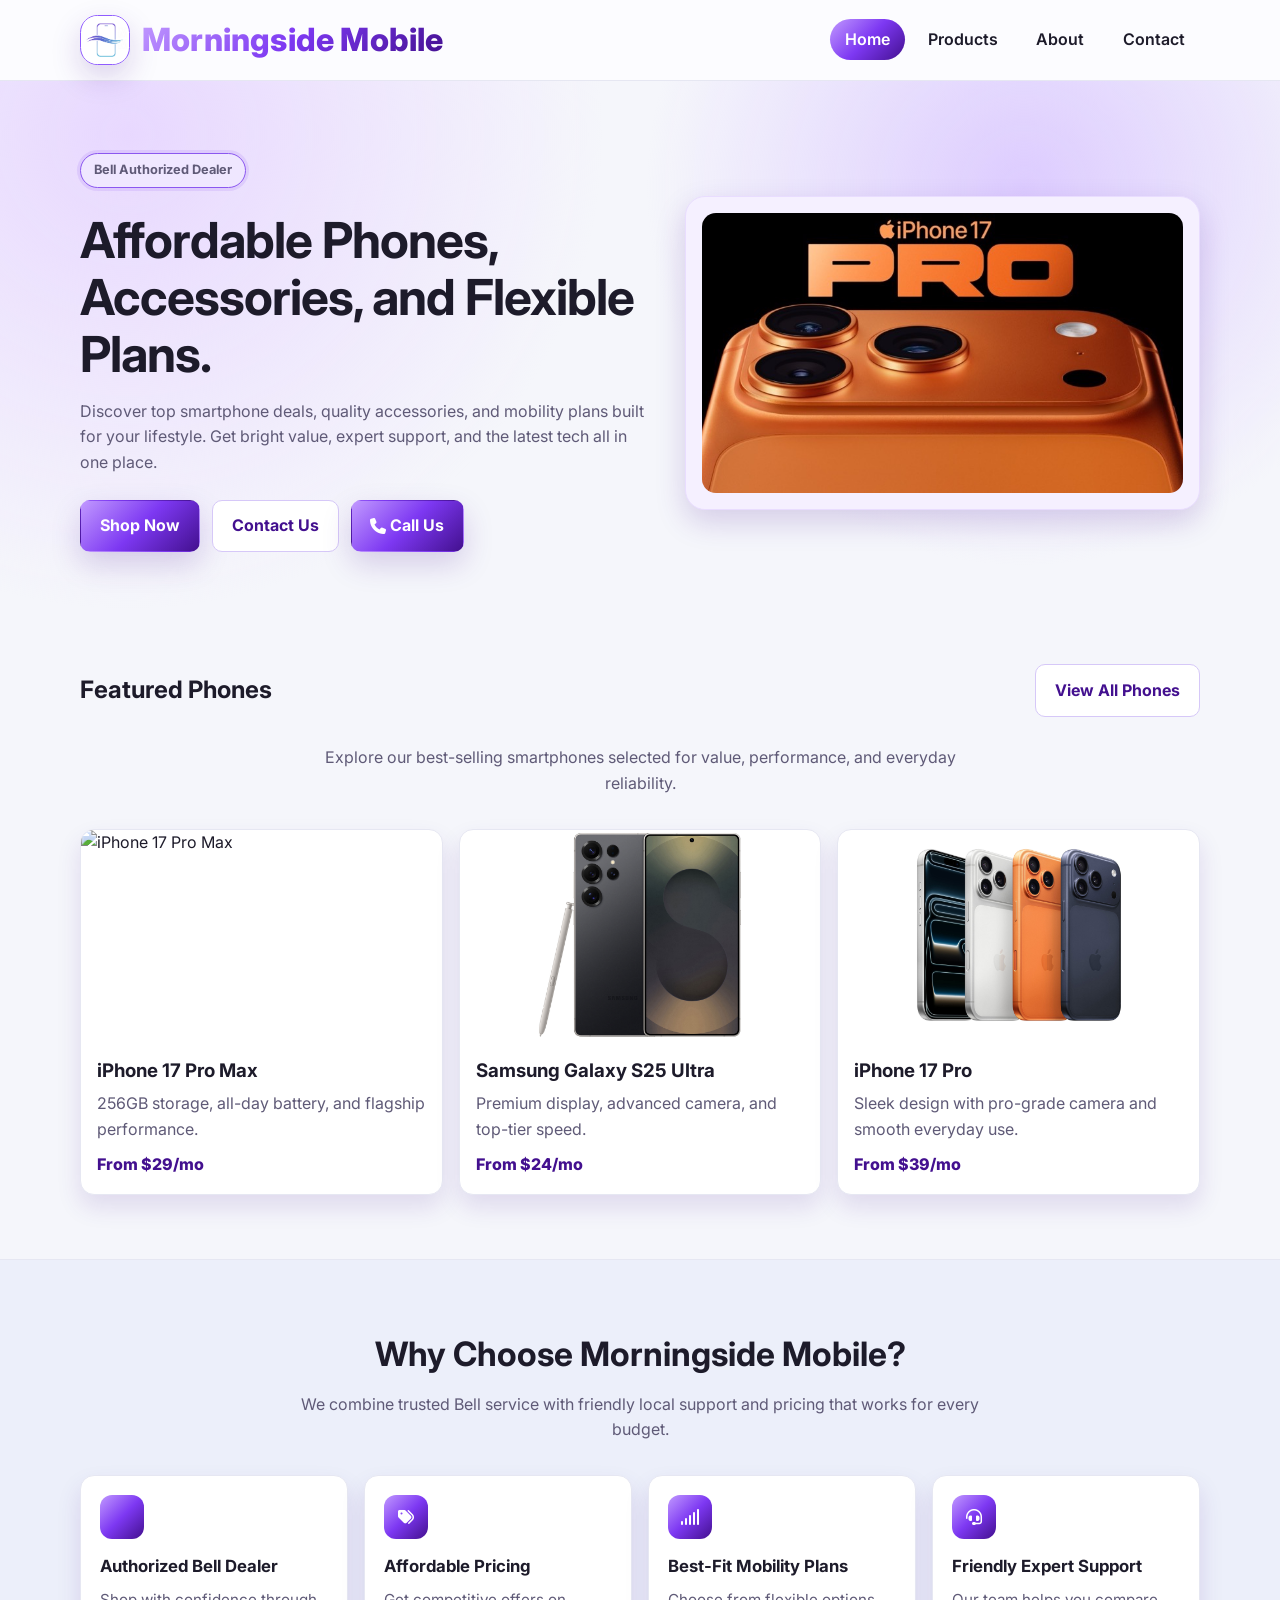
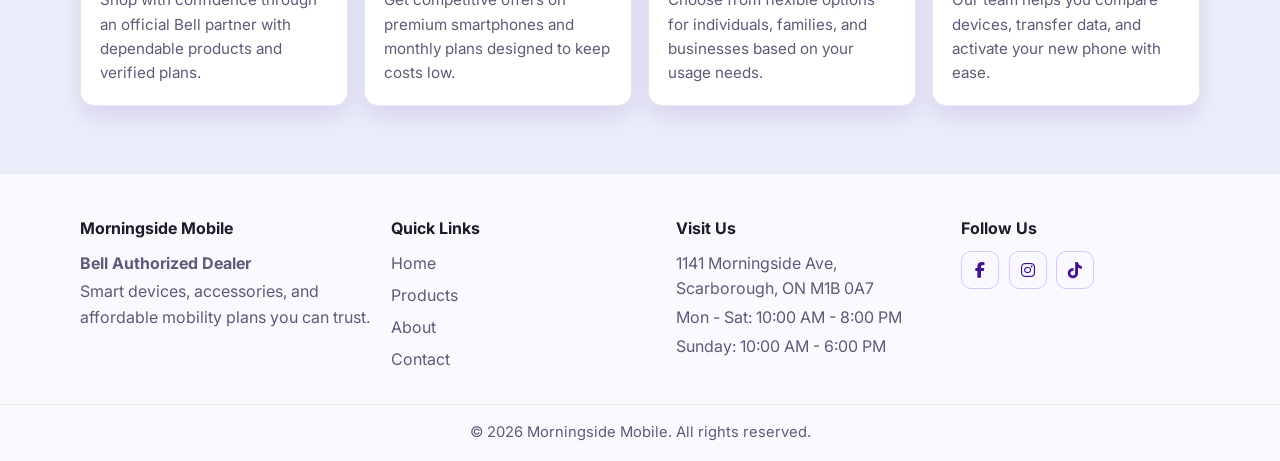
==== index.html @ 5530db8b "first commit" ====
<!DOCTYPE html>
<html lang="en">
  <head>
    <meta charset="UTF-8" />
    <meta name="viewport" content="width=device-width, initial-scale=1.0" />
    <meta
      name="description"
      content="Morningside Mobile - Bell Authorized Dealer for affordable phones, accessories, and mobility plans."
    />
    <link rel="icon" type="image/png" href="assets/img/favicon.png" />
    <title>Morningside Mobile | Bell Authorized Dealer</title>
    <link rel="preconnect" href="https://fonts.googleapis.com" />
    <link rel="preconnect" href="https://fonts.gstatic.com" crossorigin />
    <link
      href="https://fonts.googleapis.com/css2?family=Inter:wght@400;500;600;700;800&display=swap"
      rel="stylesheet"
    />
    <link
      rel="stylesheet"
      href="https://cdnjs.cloudflare.com/ajax/libs/font-awesome/6.5.2/css/all.min.css"
    />
    <link rel="stylesheet" href="assets/css/style.css" />
  </head>
  <body>
    <header class="site-header">
      <nav class="navbar container" aria-label="Primary navigation">
        <a href="index.html" class="brand" aria-label="Morningside Mobile Home">
          <span class="brand-icon" aria-hidden="true">
            <img
              class="brand-logo"
              src="assets/img/logo.jpg"
              alt="Morningside Mobile logo"
            />
          </span>
          <span class="brand-text-wrap">
            <span class="brand-text">Morningside Mobile</span>
          </span>
        </a>

        <button
          class="menu-toggle"
          aria-expanded="false"
          aria-controls="nav-menu"
          aria-label="Open menu"
          type="button"
        >
          <span></span>
          <span></span>
          <span></span>
        </button>

        <ul class="nav-links" id="nav-menu">
          <li><a class="active" href="index.html">Home</a></li>
          <li><a href="products.html">Products</a></li>
          <li><a href="about.html">About</a></li>
          <li><a href="contact.html">Contact</a></li>
        </ul>
      </nav>
    </header>

    <main>
      <section class="hero">
        <div class="container hero-grid">
          <div class="hero-content">
            <p class="hero-badge">Bell Authorized Dealer</p>
            <h1>Affordable Phones, Accessories, and Flexible Plans.</h1>
            <p>
              Discover top smartphone deals, quality accessories, and mobility
              plans built for your lifestyle. Get bright value, expert support,
              and the latest tech all in one place.
            </p>
            <div class="hero-actions">
              <a class="btn btn-primary" href="products.html">Shop Now</a>
              <a class="btn btn-secondary" href="contact.html">Contact Us</a>
              <a class="btn btn-primary" href="tel:4162858100" aria-label="Call store phone number">
                <i class="fa-solid fa-phone"></i>&nbsp;Call Us
              </a>
            </div>
          </div>
          <div class="hero-visual" role="img" aria-label="Latest smartphones on display">
            <img
              src="assets/img/17pm.jpg"
              alt="Showcase of modern smartphones"
            />
          </div>
        </div>
      </section>

      <section class="products-section" aria-label="Featured phones">
        <div class="container">
          <div class="section-heading">
            <h2>Featured Phones</h2>
            <a class="btn btn-secondary" href="products.html">View All Phones</a>
          </div>
          <p class="section-intro">
            Explore our best-selling smartphones selected for value, performance,
            and everyday reliability.
          </p>
          <div class="products-grid">
            <article class="product-card">
              <img
                src="assets/img/17pm3.png"
                alt="iPhone 17 Pro Max"
              />
              <div class="product-content">
                <h3>iPhone 17 Pro Max</h3>
                <p>256GB storage, all-day battery, and flagship performance.</p>
                <p class="product-price">From $29/mo</p>
              </div>
            </article>

            <article class="product-card">
              <img
                src="assets/img/s25ultra.jpg"
                alt="Samsung Galaxy S25 Ultra"
              />
              <div class="product-content">
                <h3>Samsung Galaxy S25 Ultra</h3>
                <p>Premium display, advanced camera, and top-tier speed.</p>
                <p class="product-price">From $24/mo</p>
              </div>
            </article>

            <article class="product-card">
              <img
                src="assets/img/17p3.jpg"
                alt="iPhone 17 Pro"
              />
              <div class="product-content">
                <h3>iPhone 17 Pro</h3>
                <p>Sleek design with pro-grade camera and smooth everyday use.</p>
                <p class="product-price">From $39/mo</p>
              </div>
            </article>
          </div>
        </div>
      </section>

      <section class="value-props" aria-label="Why choose Morningside Mobile">
        <div class="container">
          <h2>Why Choose Morningside Mobile?</h2>
          <p class="section-intro">
            We combine trusted Bell service with friendly local support and
            pricing that works for every budget.
          </p>
          <div class="card-grid">
            <article class="value-card">
              <div class="card-icon" aria-hidden="true">
                <i class="fa-solid fa-shield-check"></i>
              </div>
              <h3>Authorized Bell Dealer</h3>
              <p>
                Shop with confidence through an official Bell partner with
                dependable products and verified plans.
              </p>
            </article>

            <article class="value-card">
              <div class="card-icon" aria-hidden="true">
                <i class="fa-solid fa-tags"></i>
              </div>
              <h3>Affordable Pricing</h3>
              <p>
                Get competitive offers on premium smartphones and monthly plans
                designed to keep costs low.
              </p>
            </article>

            <article class="value-card">
              <div class="card-icon" aria-hidden="true">
                <i class="fa-solid fa-signal"></i>
              </div>
              <h3>Best-Fit Mobility Plans</h3>
              <p>
                Choose from flexible options for individuals, families, and
                businesses based on your usage needs.
              </p>
            </article>

            <article class="value-card">
              <div class="card-icon" aria-hidden="true">
                <i class="fa-solid fa-headset"></i>
              </div>
              <h3>Friendly Expert Support</h3>
              <p>
                Our team helps you compare devices, transfer data, and activate
                your new phone with ease.
              </p>
            </article>
          </div>
        </div>
      </section>
    </main>

    <footer class="site-footer">
      <div class="container footer-grid">
        <section>
          <h3>Morningside Mobile</h3>
          <p class="footer-highlight">Bell Authorized Dealer</p>
          <p>Smart devices, accessories, and affordable mobility plans you can trust.</p>
        </section>

        <section>
          <h3>Quick Links</h3>
          <ul class="footer-links">
            <li><a href="index.html">Home</a></li>
            <li><a href="products.html">Products</a></li>
            <li><a href="about.html">About</a></li>
            <li><a href="contact.html">Contact</a></li>
          </ul>
        </section>

        <section>
          <h3>Visit Us</h3>
          <p>1141 Morningside Ave, Scarborough, ON M1B 0A7</p>
          <p>Mon - Sat: 10:00 AM - 8:00 PM</p>
          <p>Sunday: 10:00 AM - 6:00 PM</p>
        </section>

        <section>
          <h3>Follow Us</h3>
          <div class="social-links" aria-label="Social media links">
            <a href="https://www.facebook.com/share/16yS9xvTxd/?mibextid=wwXIfr" target="_blank" aria-label="Facebook">
              <i class="fa-brands fa-facebook-f"></i>
            </a>
            <a href="https://www.instagram.com/morningside.mobile?igsh=MThoNXhtaGxqd3Roeg==" target="_blank" aria-label="Instagram">
              <i class="fa-brands fa-instagram"></i>
            </a>
            <a href="https://www.tiktok.com/@morningsidemobile?is_from_webapp=1&sender_device=pc" target="_blank" aria-label="TikTok">
              <i class="fa-brands fa-tiktok"></i>
            </a>
          </div>
        </section>
      </div>
      <div class="footer-bottom">
        <p>&copy; 2026 Morningside Mobile. All rights reserved.</p>
      </div>
    </footer>

    <script src="assets/js/script.js"></script>
  </body>
</html>
---- assets/css/style.css ----
:root {
  --bg-main: #f5f6fb;
  --bg-soft: #eceffa;
  --surface: #ffffff;
  --text-main: #1d1b2a;
  --text-muted: #5f5a77;
  --line: #e6e7f2;
  --purple-1: #c199ff;
  --purple-2: #7d38f2;
  --purple-3: #43108f;
  --accent-gradient: linear-gradient(135deg, var(--purple-1), var(--purple-2) 50%, var(--purple-3));
  --shadow-soft: 0 12px 30px rgba(67, 16, 143, 0.18);
  --shadow-card: 0 12px 24px rgba(67, 16, 143, 0.12);
  --radius: 14px;
  --radius-sm: 10px;
  --transition: 0.24s ease;
}

*,
*::before,
*::after {
  box-sizing: border-box;
}

html {
  scroll-behavior: smooth;
}

body {
  margin: 0;
  font-family: "Inter", sans-serif;
  color: var(--text-main);
  background: var(--bg-main);
  line-height: 1.6;
}

img {
  max-width: 100%;
  display: block;
}

a {
  color: inherit;
  text-decoration: none;
}

.container {
  width: min(1120px, 92%);
  margin-inline: auto;
}

.site-header {
  position: sticky;
  top: 0;
  z-index: 1000;
  background: rgba(252, 252, 255, 0.95);
  border-bottom: 1px solid var(--line);
  backdrop-filter: blur(8px);
}

.navbar {
  min-height: 80px;
  display: flex;
  align-items: center;
  justify-content: space-between;
  gap: 1rem;
}

.brand {
  display: flex;
  align-items: center;
  gap: 0.75rem;
}

.brand-icon {
  width: 50px;
  height: 50px;
  flex-shrink: 0;
  border-radius: 35%;
  display: grid;
  place-items: center;
  background: #fff;
  border: 1.5px solid #905cff;
  box-shadow: var(--shadow-soft);
  overflow: hidden;
}

.brand-logo {
  width: 100%;
  height: 100%;
  display: block;
  margin: auto;
  object-fit: contain;
  object-position: center;
  transform: scale(0.9) translate(0px, -6px)
}

.brand-text-wrap {
  display: flex;
  flex-direction: column;
  line-height: 1.2;
}

.brand-text {
  font-size: 2rem;
  font-weight: 800;
  letter-spacing: 0.2px;
  color: var(--purple-3);
  background: var(--accent-gradient);
  -webkit-background-clip: text;
  background-clip: text;
  -webkit-text-fill-color: transparent;
}

.brand-subtitle {
  font-size: 0.74rem;
  font-weight: 600;
  color: var(--purple-3);
  text-transform: uppercase;
  letter-spacing: 0.8px;
}

.nav-links {
  display: flex;
  align-items: center;
  gap: 0.5rem;
  list-style: none;
  margin: 0;
  padding: 0;
}

.nav-links a {
  padding: 0.65rem 0.95rem;
  border-radius: 999px;
  font-weight: 600;
  color: var(--text-main);
  transition: color var(--transition), background-color var(--transition);
}

.nav-links a:hover,
.nav-links a:focus-visible {
  color: var(--purple-3);
  background: #e6dbff;
}

.nav-links a.active {
  color: #fff;
  background: var(--accent-gradient);
}

.menu-toggle {
  display: none;
  width: 42px;
  height: 42px;
  border: 1px solid var(--line);
  background: #fff;
  border-radius: 10px;
  padding: 0.5rem;
  cursor: pointer;
}

.menu-toggle span {
  display: block;
  width: 100%;
  height: 2px;
  background: var(--text-main);
  margin: 5px 0;
  transition: transform var(--transition), opacity var(--transition);
}

.hero {
  background: radial-gradient(circle at 10% 10%, #e8d8ff 0%, transparent 38%),
    radial-gradient(circle at 80% 20%, #ddccff 0%, transparent 34%),
    var(--bg-main);
  padding: 4.5rem 0 4rem;
}

.hero-grid {
  display: grid;
  gap: 2.2rem;
  grid-template-columns: 1.05fr 0.95fr;
  align-items: center;
}

.hero-badge {
  display: inline-flex;
  align-items: center;
  gap: 0.5rem;
  margin: 0 0 1rem;
  padding: 0.38rem 0.8rem;
  border-radius: 999px;
  font-size: 0.8rem;
  font-weight: 700;
  color: var(--purple-3);
  background: #efe7ff;
  border: 1.5px solid #8b57f0;
  box-shadow: 0 0 0 3px rgba(139, 87, 240, 0.14);
}

.hero h1 {
  margin: 0 0 1rem;
  font-size: clamp(1.9rem, 4vw, 3.1rem);
  line-height: 1.15;
  letter-spacing: -0.02em;
}

.hero p {
  margin: 0 0 1.5rem;
  color: var(--text-muted);
  max-width: 58ch;
}

.hero-actions {
  display: flex;
  flex-wrap: wrap;
  gap: 0.75rem;
}

.btn {
  display: inline-flex;
  align-items: center;
  justify-content: center;
  border: 1px solid transparent;
  border-radius: 10px;
  padding: 0.78rem 1.18rem;
  font-weight: 700;
  transition: transform var(--transition), box-shadow var(--transition),
    background-color var(--transition), color var(--transition), border-color var(--transition);
}

.btn:hover,
.btn:focus-visible {
  transform: translateY(-2px);
}

.btn-primary {
  color: #fff;
  background: var(--accent-gradient);
  box-shadow: var(--shadow-soft);
}

.btn-primary:hover,
.btn-primary:focus-visible {
  box-shadow: 0 16px 26px rgba(67, 16, 143, 0.35);
}

.btn-secondary {
  background: #fff;
  color: var(--purple-3);
  border-color: #d6c8f8;
}

.btn-secondary:hover,
.btn-secondary:focus-visible {
  background: #f8f3ff;
}

.hero-visual {
  background: #f5f0ff;
  border: 1px solid #e9ddff;
  border-radius: calc(var(--radius) + 6px);
  padding: 1rem;
  box-shadow: var(--shadow-soft);
}

.hero-visual img {
  border-radius: var(--radius);
  min-height: 280px;
  object-fit: cover;
}

.value-props {
  padding: 4.2rem 0;
  background: var(--bg-soft);
  border-top: 1px solid var(--line);
  border-bottom: 1px solid var(--line);
}

.value-props h2 {
  margin: 0;
  font-size: clamp(1.5rem, 3vw, 2.1rem);
  text-align: center;
}

.section-intro {
  margin: 0.7rem auto 2rem;
  text-align: center;
  color: var(--text-muted);
  max-width: 68ch;
}

.card-grid {
  display: grid;
  gap: 1rem;
  grid-template-columns: repeat(4, minmax(0, 1fr));
}

.value-card {
  background: var(--surface);
  border: 1px solid var(--line);
  border-radius: var(--radius);
  padding: 1.2rem;
  box-shadow: var(--shadow-card);
  transition: transform var(--transition), box-shadow var(--transition), border-color var(--transition);
}

.value-card:hover,
.value-card:focus-within {
  transform: translateY(-4px);
  border-color: #ad84f6;
  box-shadow: 0 16px 24px rgba(67, 16, 143, 0.2);
}

.card-icon {
  width: 44px;
  height: 44px;
  border-radius: 12px;
  display: grid;
  place-items: center;
  background: var(--accent-gradient);
  color: #fff;
  margin-bottom: 0.9rem;
}

.value-card h3 {
  margin: 0 0 0.5rem;
  font-size: 1.05rem;
}

.value-card p {
  margin: 0;
  color: var(--text-muted);
  font-size: 0.95rem;
}

.site-footer {
  background: #f9f9ff;
  padding-top: 2.6rem;
}

.footer-grid {
  display: grid;
  gap: 1.2rem;
  grid-template-columns: 1.1fr 1fr 1fr 0.9fr;
}

.site-footer h3 {
  margin: 0 0 0.6rem;
  font-size: 1rem;
}

.site-footer p {
  margin: 0.2rem 0;
  color: var(--text-muted);
}

.footer-highlight {
  color: var(--purple-3);
  font-weight: 700;
}

.footer-links {
  list-style: none;
  margin: 0;
  padding: 0;
  display: grid;
  gap: 0.4rem;
}

.footer-links a {
  color: var(--text-muted);
}

.footer-links a:hover,
.footer-links a:focus-visible {
  color: var(--purple-3);
}

.social-links {
  display: flex;
  align-items: center;
  gap: 0.6rem;
}

.social-links a {
  width: 38px;
  height: 38px;
  border-radius: 10px;
  border: 1px solid #d9c8ff;
  color: var(--purple-3);
  display: grid;
  place-items: center;
  transition: transform var(--transition), background-color var(--transition), color var(--transition);
}

.social-links a:hover,
.social-links a:focus-visible {
  background: var(--accent-gradient);
  color: #fff;
  transform: translateY(-2px);
}

.footer-bottom {
  margin-top: 2rem;
  border-top: 1px solid var(--line);
  text-align: center;
  padding: 1rem 0;
}

.footer-bottom p {
  margin: 0;
  font-size: 0.92rem;
}

.page-hero {
  padding: 3.5rem 0 2.2rem;
  background: radial-gradient(circle at 20% 5%, #f2e9ff 0%, transparent 34%), var(--bg-main);
}

.page-hero-inner {
  max-width: 760px;
}

.page-hero h1 {
  margin: 0 0 0.8rem;
  font-size: clamp(1.7rem, 3.6vw, 2.7rem);
  line-height: 1.2;
  letter-spacing: -0.02em;
}

.page-hero p {
  margin: 0;
  color: var(--text-muted);
}

.section-heading {
  display: flex;
  align-items: center;
  justify-content: space-between;
  gap: 0.8rem;
  margin-bottom: 1rem;
}

.products-section,
.accessories-section,
.about-section,
.contact-section {
  padding: 2.2rem 0 4rem;
}

.products-grid {
  display: grid;
  grid-template-columns: repeat(3, minmax(0, 1fr));
  gap: 1rem;
}

.products-toolbar {
  display: grid;
  grid-template-columns: 1.4fr 1fr 1fr;
  gap: 0.85rem;
  margin: 0.25rem 0 1.1rem;
}

.accessories-toolbar {
  grid-template-columns: minmax(260px, 460px);
}

.search-field,
.filter-field {
  display: grid;
  gap: 0.38rem;
}

.search-field label,
.filter-field label {
  font-size: 0.87rem;
  font-weight: 600;
  color: var(--text-main);
}

.search-field input,
.filter-field select {
  width: 100%;
  height: 44px;
  border: 1px solid #d5c4ff;
  border-radius: 10px;
  padding: 0 0.8rem;
  font: inherit;
  background: #fff;
  color: var(--text-main);
}

.search-field input:focus,
.filter-field select:focus {
  outline: 2px solid rgba(139, 87, 240, 0.24);
  border-color: #8b57f0;
}

.product-card.is-hidden {
  display: none;
}

.products-empty-state {
  margin: 0.9rem 0 0;
  padding: 0.9rem 1rem;
  border: 1px dashed #b28af7;
  border-radius: 12px;
  color: var(--purple-3);
  background: #f2eaff;
  font-weight: 600;
}

.product-card {
  background: #fff;
  border: 1px solid var(--line);
  border-radius: var(--radius);
  overflow: hidden;
  box-shadow: var(--shadow-card);
}

.product-card img {
  width: 100%;
  height: 210px;
  object-fit: contain;
  object-position: center;
}

.product-content {
  padding: 1rem;
}

.product-content h3 {
  margin: 0 0 0.35rem;
}

.product-content p {
  margin: 0;
  color: var(--text-muted);
}

.product-price {
  margin-top: 0.6rem !important;
  font-weight: 800;
  color: var(--purple-3) !important;
}

.plans-section,
.mission-section {
  background: var(--bg-soft);
  border-top: 1px solid var(--line);
  border-bottom: 1px solid var(--line);
  padding: 4rem 0;
}

.plans-section h2 {
  margin: 0;
  text-align: center;
}

.plans-grid {
  margin-top: 1rem;
  display: grid;
  grid-template-columns: repeat(3, minmax(0, 1fr));
  gap: 1rem;
}

.plan-card {
  background: #fff;
  border: 1px solid var(--line);
  border-radius: var(--radius);
  padding: 1.2rem;
  box-shadow: var(--shadow-card);
}

.plan-card-featured {
  border-color: #9f74ef;
  box-shadow: 0 18px 28px rgba(67, 16, 143, 0.25);
}

.plan-badge {
  display: inline-block;
  margin: 0 0 0.5rem;
  padding: 0.25rem 0.65rem;
  border-radius: 999px;
  font-size: 0.75rem;
  font-weight: 700;
  color: #fff;
  background: var(--accent-gradient);
}

.plan-card h3 {
  margin: 0;
}

.plan-price {
  margin: 0.45rem 0 0.8rem;
  font-size: 1.35rem;
  font-weight: 800;
  color: var(--purple-3);
}

.plan-card ul {
  margin: 0;
  padding-left: 1.1rem;
  color: var(--text-muted);
}

.plan-card li + li {
  margin-top: 0.35rem;
}

.about-grid,
.contact-grid {
  display: grid;
  grid-template-columns: 1fr 1fr;
  gap: 1.25rem;
  align-items: stretch;
}

.about-grid h2 {
  margin-top: 0;
}

.about-grid p {
  color: var(--text-muted);
}

.about-image {
  border-radius: var(--radius);
  overflow: hidden;
  border: 1px solid var(--line);
  box-shadow: var(--shadow-card);
}

.about-image img {
  width: 100%;
  min-height: 310px;
  object-fit: cover;
}

.contact-card,
.contact-info {
  background: #fff;
  border: 1px solid var(--line);
  border-radius: var(--radius);
  box-shadow: var(--shadow-card);
  padding: 1.2rem;
  height: 100%;
  display: flex;
  flex-direction: column;
}

.contact-card h2,
.contact-info h3 {
  margin-top: 0;
}

.contact-card p,
.contact-info p {
  color: var(--text-muted);
}

.contact-info-list {
  display: grid;
  gap: 0.7rem;
  margin-bottom: 1rem;
}

.contact-info-item {
  display: grid;
  grid-template-columns: 42px 1fr;
  gap: 0.7rem;
  align-items: start;
  border: 1px solid #e3d6ff;
  border-radius: 12px;
  padding: 0.7rem;
  background: #faf7ff;
}

.contact-info-icon {
  width: 42px;
  height: 42px;
  border-radius: 10px;
  display: grid;
  place-items: center;
  color: #fff;
  background: var(--accent-gradient);
  box-shadow: var(--shadow-soft);
}

.contact-info-item .contact-info-icon {
  color: #fff;
  text-decoration: none;
}

.contact-info-item h4 {
  margin: 0 0 0.15rem;
  font-size: 0.95rem;
}

.contact-info-item p {
  margin: 0;
}

.contact-info-item p + p {
  margin-top: 0.15rem;
}

.contact-info-item a {
  color: var(--purple-3);
  font-weight: 600;
}

.contact-info-item a:hover,
.contact-info-item a:focus-visible {
  text-decoration: underline;
}

.contact-social {
  margin: 0.2rem 0 1rem;
}

.contact-social h4 {
  margin: 0 0 0.45rem;
  font-size: 0.95rem;
}

.contact-form {
  display: grid;
  gap: 0.55rem;
}

.contact-form label {
  font-size: 0.9rem;
  font-weight: 600;
}

.contact-form input,
.contact-form textarea {
  width: 100%;
  border: 1px solid #d9dceb;
  border-radius: 10px;
  padding: 0.75rem 0.8rem;
  font: inherit;
  color: var(--text-main);
  background: #fff;
}

.contact-form textarea {
  resize: vertical;
}

.contact-form input:focus,
.contact-form textarea:focus {
  outline: 2px solid #d9c0ff;
  border-color: #c29eff;
}

.form-alert {
  margin: 0.25rem 0 0.9rem;
  padding: 0.7rem 0.85rem;
  border-radius: 10px;
  font-size: 0.94rem;
  font-weight: 600;
}

.form-alert-success {
  color: #1e6a33;
  background: #e8f7ec;
  border: 1px solid #a8dfb8;
}

.contact-map-card {
  margin-top: 1.25rem;
  background: #fff;
  border: 1px solid var(--line);
  border-radius: var(--radius);
  box-shadow: var(--shadow-card);
  padding: 1rem;
}

.contact-map-card h3 {
  margin: 0 0 0.8rem;
}

.contact-map-card iframe {
  width: 100%;
  min-height: 360px;
  border: 0;
  border-radius: 10px;
}

@media (max-width: 980px) {
  .hero-grid {
    grid-template-columns: 1fr;
  }

  .card-grid {
    grid-template-columns: repeat(2, minmax(0, 1fr));
  }

  .footer-grid {
    grid-template-columns: repeat(2, minmax(0, 1fr));
  }

  .products-grid,
  .plans-grid,
  .about-grid,
  .contact-grid {
    grid-template-columns: 1fr;
  }

  .products-toolbar {
    grid-template-columns: 1fr;
  }
}

@media (max-width: 760px) {
  .menu-toggle {
    display: inline-block;
  }

  .nav-links {
    position: absolute;
    top: calc(100% + 8px);
    right: 4%;
    width: min(320px, 92%);
    flex-direction: column;
    align-items: stretch;
    background: #fff;
    border: 1px solid var(--line);
    border-radius: var(--radius-sm);
    box-shadow: var(--shadow-soft);
    padding: 0.75rem;
    opacity: 0;
    pointer-events: none;
    transform: translateY(-8px);
    transition: opacity var(--transition), transform var(--transition);
  }

  .nav-links.open {
    opacity: 1;
    pointer-events: auto;
    transform: translateY(0);
  }

  .nav-links a {
    width: 100%;
    border-radius: 8px;
  }

  .hero {
    padding-top: 3.4rem;
  }

  .section-heading {
    flex-direction: column;
    align-items: flex-start;
  }
}

@media (max-width: 600px) {
  .card-grid {
    grid-template-columns: 1fr;
  }

  .footer-grid {
    grid-template-columns: 1fr;
  }
}
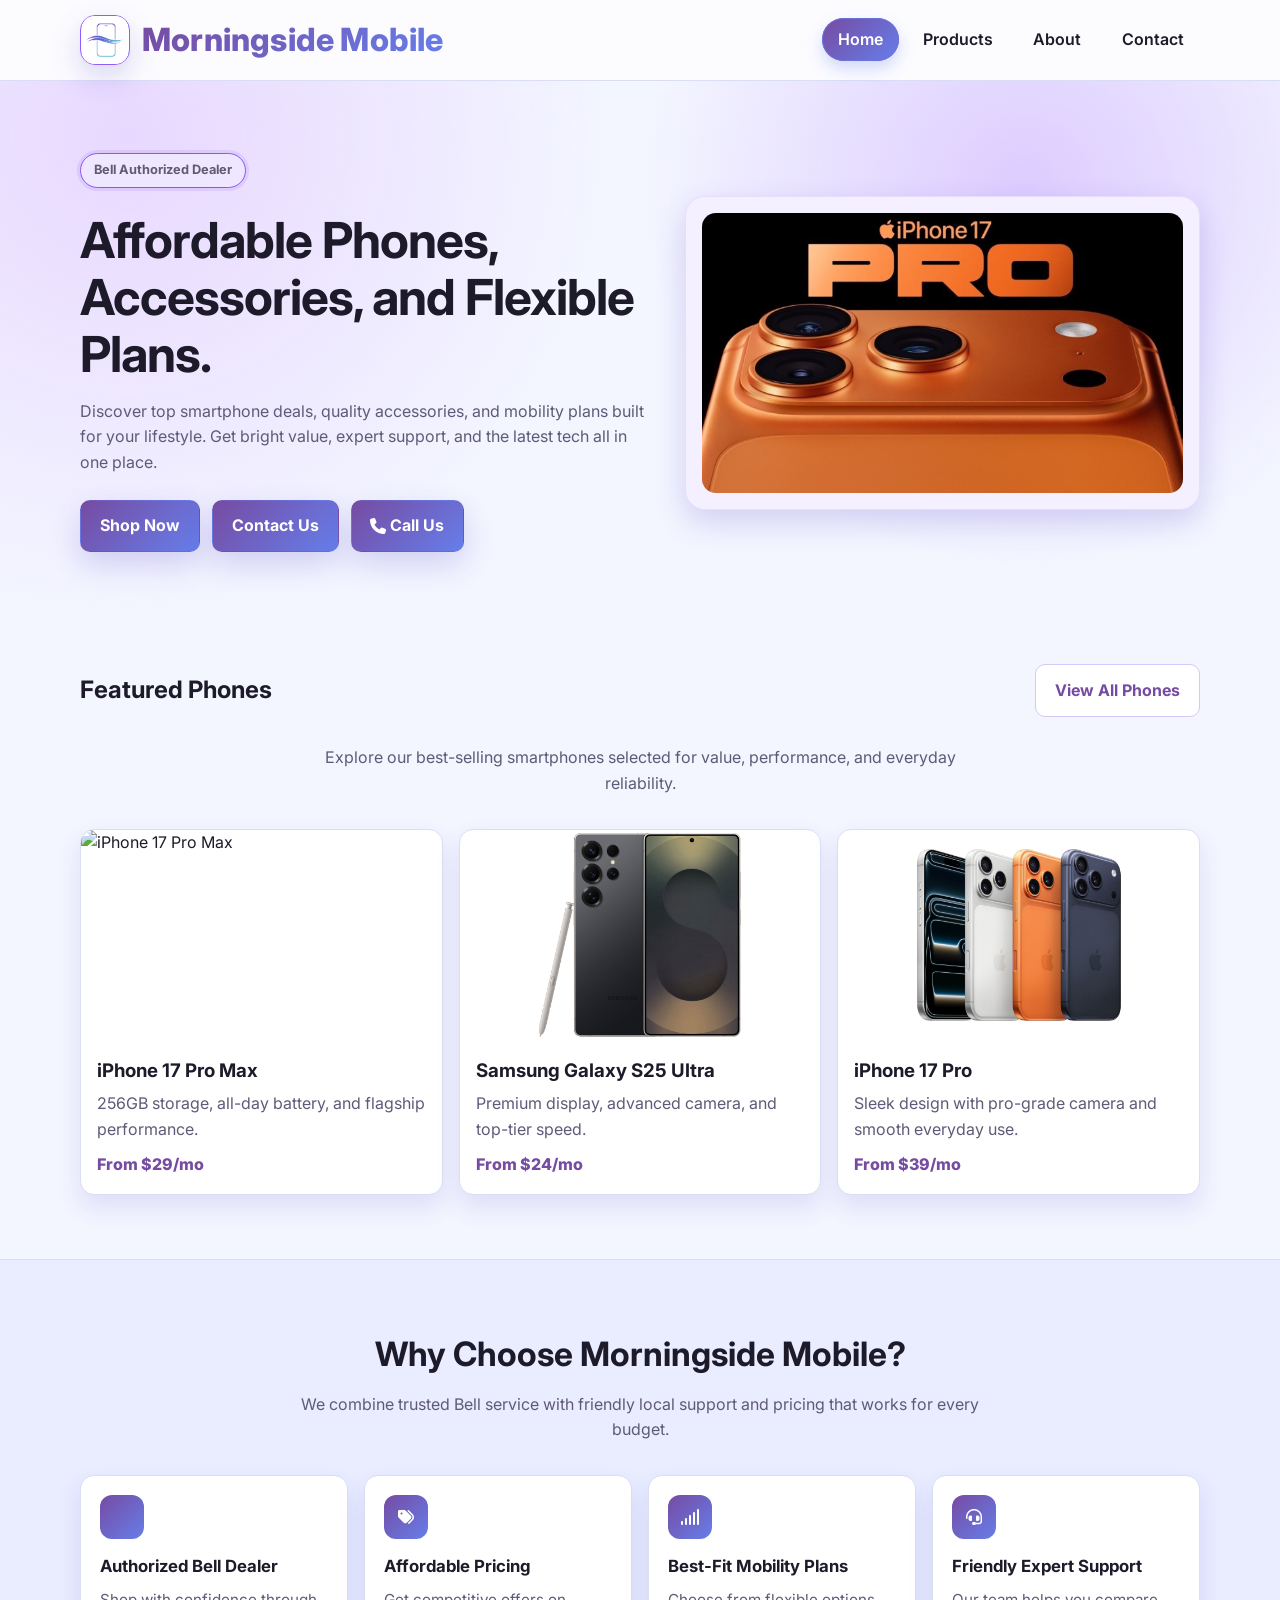
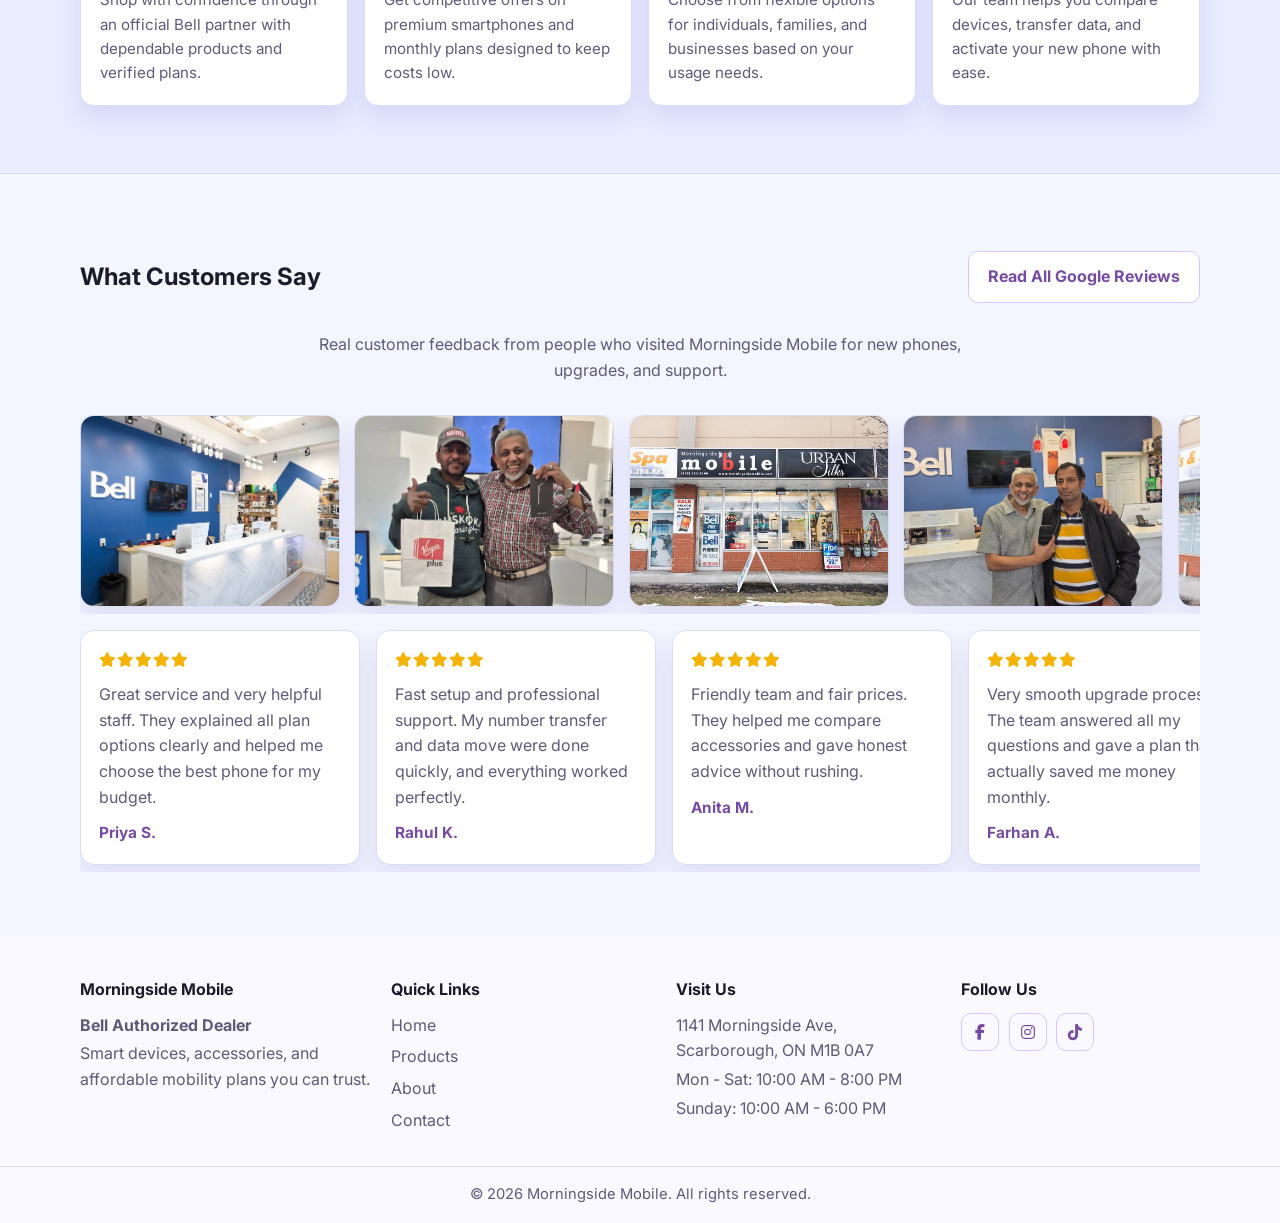
==== commit ad87b583: "Add Review Section" ====
--- a/index.html
+++ b/index.html
@@ -71,7 +71,7 @@
             </p>
             <div class="hero-actions">
               <a class="btn btn-primary" href="products.html">Shop Now</a>
-              <a class="btn btn-secondary" href="contact.html">Contact Us</a>
+              <a class="btn btn-primary" href="contact.html">Contact Us</a>
               <a class="btn btn-primary" href="tel:4162858100" aria-label="Call store phone number">
                 <i class="fa-solid fa-phone"></i>&nbsp;Call Us
               </a>
@@ -190,6 +190,145 @@
           </div>
         </div>
       </section>
+
+      <section class="reviews-section" aria-label="Customer reviews">
+        <div class="container">
+          <div class="section-heading">
+            <h2>What Customers Say</h2>
+            <a
+              class="btn btn-secondary"
+              href="https://www.google.com/maps/place/Morningside+Mobile+-+Bell+Authorized+Dealer/@43.8011038,-79.2016779,17z/data=!4m8!3m7!1s0x89d4da0831249ae3:0x7359c554949b74ab!8m2!3d43.8011!4d-79.199103!9m1!1b1!16s%2Fg%2F1tj9v9x2?authuser=0&entry=ttu&g_ep=EgoyMDI2MDIxOC4wIKXMDSoASAFQAw%3D%3D"
+              target="_blank"
+              rel="noopener noreferrer"
+              >Read All Google Reviews</a
+            >
+          </div>
+
+          <p class="section-intro">
+            Real customer feedback from people who visited Morningside Mobile for
+            new phones, upgrades, and support.
+          </p>
+
+          <div class="reviews-photos-scroll" aria-label="Scrollable store and review photos">
+            <div class="reviews-photos-track">
+              <figure class="review-photo-card">
+                <img src="assets/img/store.jpeg" alt="Inside view of Morningside Mobile store" />
+              </figure>
+              <figure class="review-photo-card">
+                <img src="assets/img/r1.png" alt="Morningside Mobile storefront branding" />
+              </figure>
+              <figure class="review-photo-card">
+                <img src="assets/img/r2.jpeg" alt="Featured smartphones in store" />
+              </figure>
+              <figure class="review-photo-card">
+                <img src="assets/img/r3.jpeg" alt="Customer favorite iPhone model" />
+              </figure>
+              <figure class="review-photo-card">
+                <img src="assets/img/r4.jpeg" alt="Samsung phone model available in store" />
+              </figure>
+              <figure class="review-photo-card">
+                <img src="assets/img/r5.jpeg" alt="Popular smartphone model at Morningside Mobile" />
+              </figure>
+            </div>
+          </div>
+
+
+          <div class="reviews-scroll" aria-label="Scrollable customer reviews">
+            <div class="reviews-grid">
+              <article class="review-card">
+                <div class="review-stars" aria-label="5 out of 5 stars">
+                  <i class="fa-solid fa-star"></i><i class="fa-solid fa-star"></i
+                  ><i class="fa-solid fa-star"></i><i class="fa-solid fa-star"></i
+                  ><i class="fa-solid fa-star"></i>
+                </div>
+                <p>
+                  Great service and very helpful staff. They explained all plan
+                  options clearly and helped me choose the best phone for my budget.
+                </p>
+                <h3>Priya S.</h3>
+              </article>
+
+              <article class="review-card">
+                <div class="review-stars" aria-label="5 out of 5 stars">
+                  <i class="fa-solid fa-star"></i><i class="fa-solid fa-star"></i
+                  ><i class="fa-solid fa-star"></i><i class="fa-solid fa-star"></i
+                  ><i class="fa-solid fa-star"></i>
+                </div>
+                <p>
+                  Fast setup and professional support. My number transfer and data
+                  move were done quickly, and everything worked perfectly.
+                </p>
+                <h3>Rahul K.</h3>
+              </article>
+
+              <article class="review-card">
+                <div class="review-stars" aria-label="5 out of 5 stars">
+                  <i class="fa-solid fa-star"></i><i class="fa-solid fa-star"></i
+                  ><i class="fa-solid fa-star"></i><i class="fa-solid fa-star"></i
+                  ><i class="fa-solid fa-star"></i>
+                </div>
+                <p>
+                  Friendly team and fair prices. They helped me compare accessories
+                  and gave honest advice without rushing.
+                </p>
+                <h3>Anita M.</h3>
+              </article>
+
+              <article class="review-card">
+                <div class="review-stars" aria-label="5 out of 5 stars">
+                  <i class="fa-solid fa-star"></i><i class="fa-solid fa-star"></i
+                  ><i class="fa-solid fa-star"></i><i class="fa-solid fa-star"></i
+                  ><i class="fa-solid fa-star"></i>
+                </div>
+                <p>
+                  Very smooth upgrade process. The team answered all my questions
+                  and gave a plan that actually saved me money monthly.
+                </p>
+                <h3>Farhan A.</h3>
+              </article>
+
+              <article class="review-card">
+                <div class="review-stars" aria-label="5 out of 5 stars">
+                  <i class="fa-solid fa-star"></i><i class="fa-solid fa-star"></i
+                  ><i class="fa-solid fa-star"></i><i class="fa-solid fa-star"></i
+                  ><i class="fa-solid fa-star"></i>
+                </div>
+                <p>
+                  Excellent customer care. They took time to compare devices and
+                  helped set up my phone before I left the store.
+                </p>
+                <h3>Sonia R.</h3>
+              </article>
+
+              <article class="review-card">
+                <div class="review-stars" aria-label="5 out of 5 stars">
+                  <i class="fa-solid fa-star"></i><i class="fa-solid fa-star"></i
+                  ><i class="fa-solid fa-star"></i><i class="fa-solid fa-star"></i
+                  ><i class="fa-solid fa-star"></i>
+                </div>
+                <p>
+                  Great local store for Bell services. Quick activation, clear
+                  billing explanation, and very respectful staff.
+                </p>
+                <h3>Michael D.</h3>
+              </article>
+
+              <article class="review-card">
+                <div class="review-stars" aria-label="5 out of 5 stars">
+                  <i class="fa-solid fa-star"></i><i class="fa-solid fa-star"></i
+                  ><i class="fa-solid fa-star"></i><i class="fa-solid fa-star"></i
+                  ><i class="fa-solid fa-star"></i>
+                </div>
+                <p>
+                  I came for accessories and ended up getting a much better deal on
+                  a phone plan too. Honest guidance and no pressure selling.
+                </p>
+                <h3>Neha P.</h3>
+              </article>
+            </div>
+          </div>
+        </div>
+      </section>
     </main>
 
     <footer class="site-footer">
--- a/assets/css/style.css
+++ b/assets/css/style.css
@@ -1,16 +1,16 @@
 :root {
-  --bg-main: #f5f6fb;
-  --bg-soft: #eceffa;
+  --bg-main: #f3f5ff;
+  --bg-soft: #e9edff;
   --surface: #ffffff;
   --text-main: #1d1b2a;
   --text-muted: #5f5a77;
-  --line: #e6e7f2;
-  --purple-1: #c199ff;
-  --purple-2: #7d38f2;
-  --purple-3: #43108f;
-  --accent-gradient: linear-gradient(135deg, var(--purple-1), var(--purple-2) 50%, var(--purple-3));
-  --shadow-soft: 0 12px 30px rgba(67, 16, 143, 0.18);
-  --shadow-card: 0 12px 24px rgba(67, 16, 143, 0.12);
+  --line: #d9def4;
+  --purple-1: #667eea;
+  --purple-2: #764ba2;
+  --purple-3: #764ba2;
+  --accent-gradient: linear-gradient(315deg, #667eea 0%, #764ba2 100%);
+  --shadow-soft: 0 12px 30px rgba(75, 58, 192, 0.2);
+  --shadow-card: 0 12px 24px rgba(75, 58, 192, 0.12);
   --radius: 14px;
   --radius-sm: 10px;
   --transition: 0.24s ease;
@@ -76,7 +76,7 @@
   width: 50px;
   height: 50px;
   flex-shrink: 0;
-  border-radius: 35%;
+  border-radius: 30%;
   display: grid;
   place-items: center;
   background: #fff;
@@ -134,18 +134,29 @@
   border-radius: 999px;
   font-weight: 600;
   color: var(--text-main);
-  transition: color var(--transition), background-color var(--transition);
+  border: 1px solid transparent;
+  transition: color var(--transition), background-color var(--transition), border-color var(--transition);
 }
 
 .nav-links a:hover,
 .nav-links a:focus-visible {
   color: var(--purple-3);
-  background: #e6dbff;
+  background: #e9eeff;
+  border-color: #cdd8ff;
 }
 
 .nav-links a.active {
   color: #fff;
   background: var(--accent-gradient);
+  border-color: #6c73d8;
+  box-shadow: 0 8px 16px rgba(102, 126, 234, 0.28);
+}
+
+.nav-links a.active:hover,
+.nav-links a.active:focus-visible {
+  color: #fff;
+  background: var(--accent-gradient);
+  border-color: #6c73d8;
 }
 
 .menu-toggle {
@@ -333,6 +344,89 @@
   font-size: 0.95rem;
 }
 
+.reviews-section {
+  padding: 4rem 0;
+}
+
+.reviews-photos-scroll {
+  overflow-x: auto;
+  padding-bottom: 0.45rem;
+  margin-bottom: 1rem;
+  scrollbar-width: thin;
+  scroll-snap-type: x proximity;
+}
+
+.reviews-photos-track {
+  display: grid;
+  grid-auto-flow: column;
+  grid-auto-columns: minmax(260px, 30%);
+  gap: 0.9rem;
+}
+
+.review-photo-card {
+  margin: 0;
+  background: #fff;
+  border: 1px solid var(--line);
+  border-radius: var(--radius);
+  box-shadow: var(--shadow-card);
+  overflow: hidden;
+  scroll-snap-align: start;
+}
+
+.review-photo-card img {
+  width: 100%;
+  height: 190px;
+  object-fit: cover;
+}
+
+.review-photo-card figcaption {
+  padding: 0.65rem 0.8rem;
+  font-size: 0.88rem;
+  color: var(--text-muted);
+  font-weight: 600;
+}
+
+.reviews-scroll {
+  overflow-x: auto;
+  padding-bottom: 0.45rem;
+  scrollbar-width: thin;
+  scroll-snap-type: x mandatory;
+}
+
+.reviews-grid {
+  display: grid;
+  grid-auto-flow: column;
+  grid-auto-columns: minmax(280px, 33%);
+  gap: 1rem;
+}
+
+.review-card {
+  background: #fff;
+  border: 1px solid var(--line);
+  border-radius: var(--radius);
+  padding: 1.1rem;
+  box-shadow: var(--shadow-card);
+  scroll-snap-align: start;
+}
+
+.review-stars {
+  color: #f3b300;
+  letter-spacing: 1px;
+  margin-bottom: 0.6rem;
+  font-size: 0.92rem;
+}
+
+.review-card p {
+  margin: 0 0 0.7rem;
+  color: var(--text-muted);
+}
+
+.review-card h3 {
+  margin: 0;
+  font-size: 0.96rem;
+  color: var(--purple-3);
+}
+
 .site-footer {
   background: #f9f9ff;
   padding-top: 2.6rem;
@@ -706,6 +800,26 @@
   margin-top: 0.15rem;
 }
 
+.contact-info-item .entrance-note {
+  margin-top: 0.45rem;
+  display: flex;
+  align-items: center;
+  gap: 0.45rem;
+  padding: 0.55rem 0.7rem;
+  border-radius: 8px;
+  color: #7a4100;
+  font-weight: 700;
+  background: #fff2d8;
+  border: 1px solid #ffd28a;
+  border-left: 5px solid #f59e0b;
+}
+
+.contact-info-item .entrance-note i {
+  color: #d97706;
+  font-size: 0.95rem;
+  flex-shrink: 0;
+}
+
 .contact-info-item a {
   color: var(--purple-3);
   font-weight: 600;
@@ -810,43 +924,86 @@
     grid-template-columns: 1fr;
   }
 
+  .reviews-grid {
+    grid-auto-columns: minmax(270px, 70%);
+  }
+
+  .reviews-photos-track {
+    grid-auto-columns: minmax(240px, 62%);
+  }
+
   .products-toolbar {
     grid-template-columns: 1fr;
   }
 }
 
 @media (max-width: 760px) {
+  .navbar {
+    min-height: 72px;
+    position: relative;
+  }
+
+  .brand-icon {
+    width: 44px;
+    height: 44px;
+  }
+
+  .brand-text {
+    font-size: 1.45rem;
+  }
+
   .menu-toggle {
     display: inline-block;
+    border-color: #cfd6f3;
+    box-shadow: 0 6px 14px rgba(102, 126, 234, 0.14);
   }
 
   .nav-links {
     position: absolute;
-    top: calc(100% + 8px);
-    right: 4%;
-    width: min(320px, 92%);
+    top: calc(100% + 6px);
+    left: 0;
+    right: 0;
+    width: 100%;
     flex-direction: column;
     align-items: stretch;
-    background: #fff;
-    border: 1px solid var(--line);
-    border-radius: var(--radius-sm);
-    box-shadow: var(--shadow-soft);
-    padding: 0.75rem;
+    gap: 0.18rem;
+    background: #ffffff;
+    border: 1px solid #d6ddf8;
+    border-radius: 12px;
+    box-shadow: 0 14px 28px rgba(47, 63, 179, 0.16);
+    padding: 0.5rem;
     opacity: 0;
     pointer-events: none;
-    transform: translateY(-8px);
+    transform: translateY(-6px) scale(0.98);
+    transform-origin: top center;
     transition: opacity var(--transition), transform var(--transition);
   }
 
   .nav-links.open {
     opacity: 1;
     pointer-events: auto;
-    transform: translateY(0);
+    transform: translateY(0) scale(1);
+  }
+
+  .nav-links li {
+    width: 100%;
   }
 
   .nav-links a {
+    display: flex;
+    align-items: center;
     width: 100%;
-    border-radius: 8px;
+    min-height: 46px;
+    border-radius: 9px;
+    border: 1px solid transparent;
+    padding: 0.72rem 0.9rem;
+    font-weight: 600;
+  }
+
+  .nav-links a:hover,
+  .nav-links a:focus-visible {
+    border-color: #d9e1ff;
+    background: #f2f5ff;
   }
 
   .hero {
@@ -860,6 +1017,10 @@
 }
 
 @media (max-width: 600px) {
+  .brand-text {
+    font-size: 1.28rem;
+  }
+
   .card-grid {
     grid-template-columns: 1fr;
   }
@@ -867,4 +1028,16 @@
   .footer-grid {
     grid-template-columns: 1fr;
   }
-}
+
+  .reviews-grid {
+    grid-auto-columns: minmax(250px, 86%);
+  }
+
+  .reviews-photos-track {
+    grid-auto-columns: minmax(220px, 84%);
+  }
+
+  .review-photo-card img {
+    height: 170px;
+  }
+}
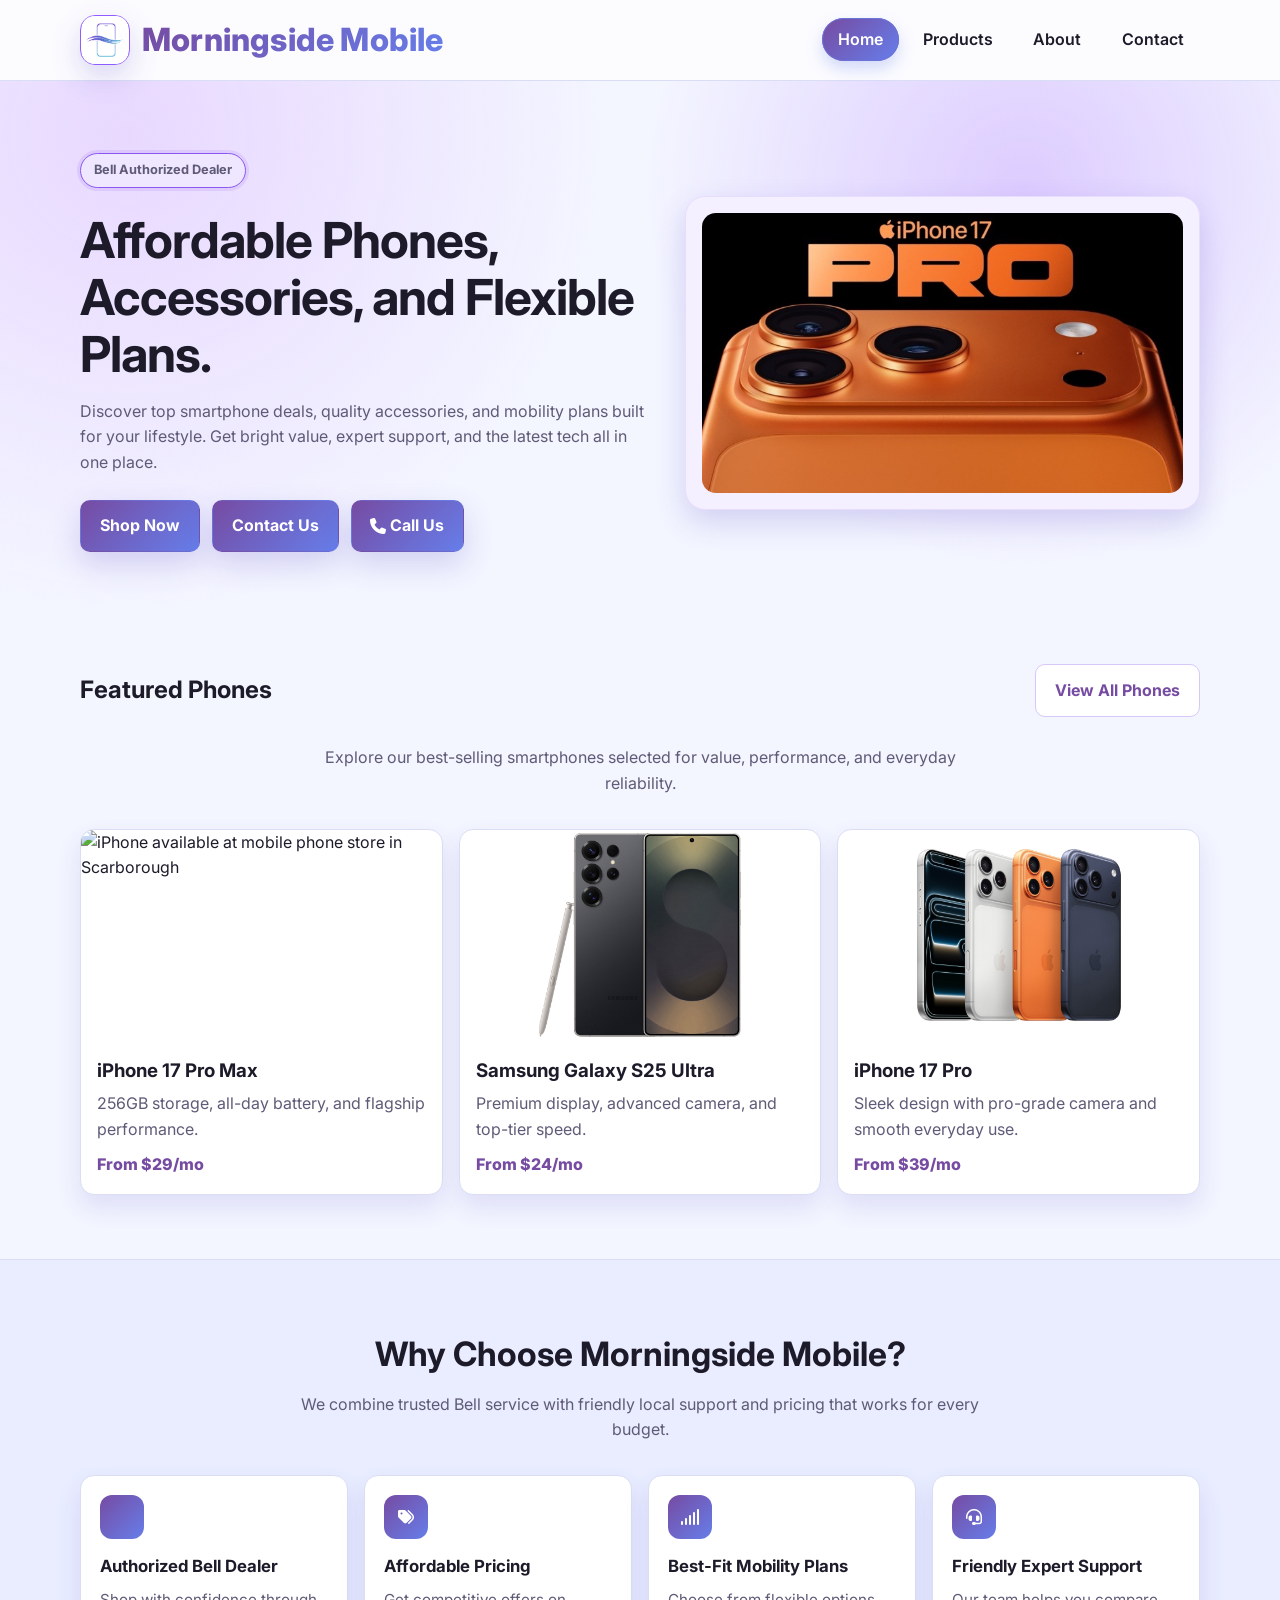
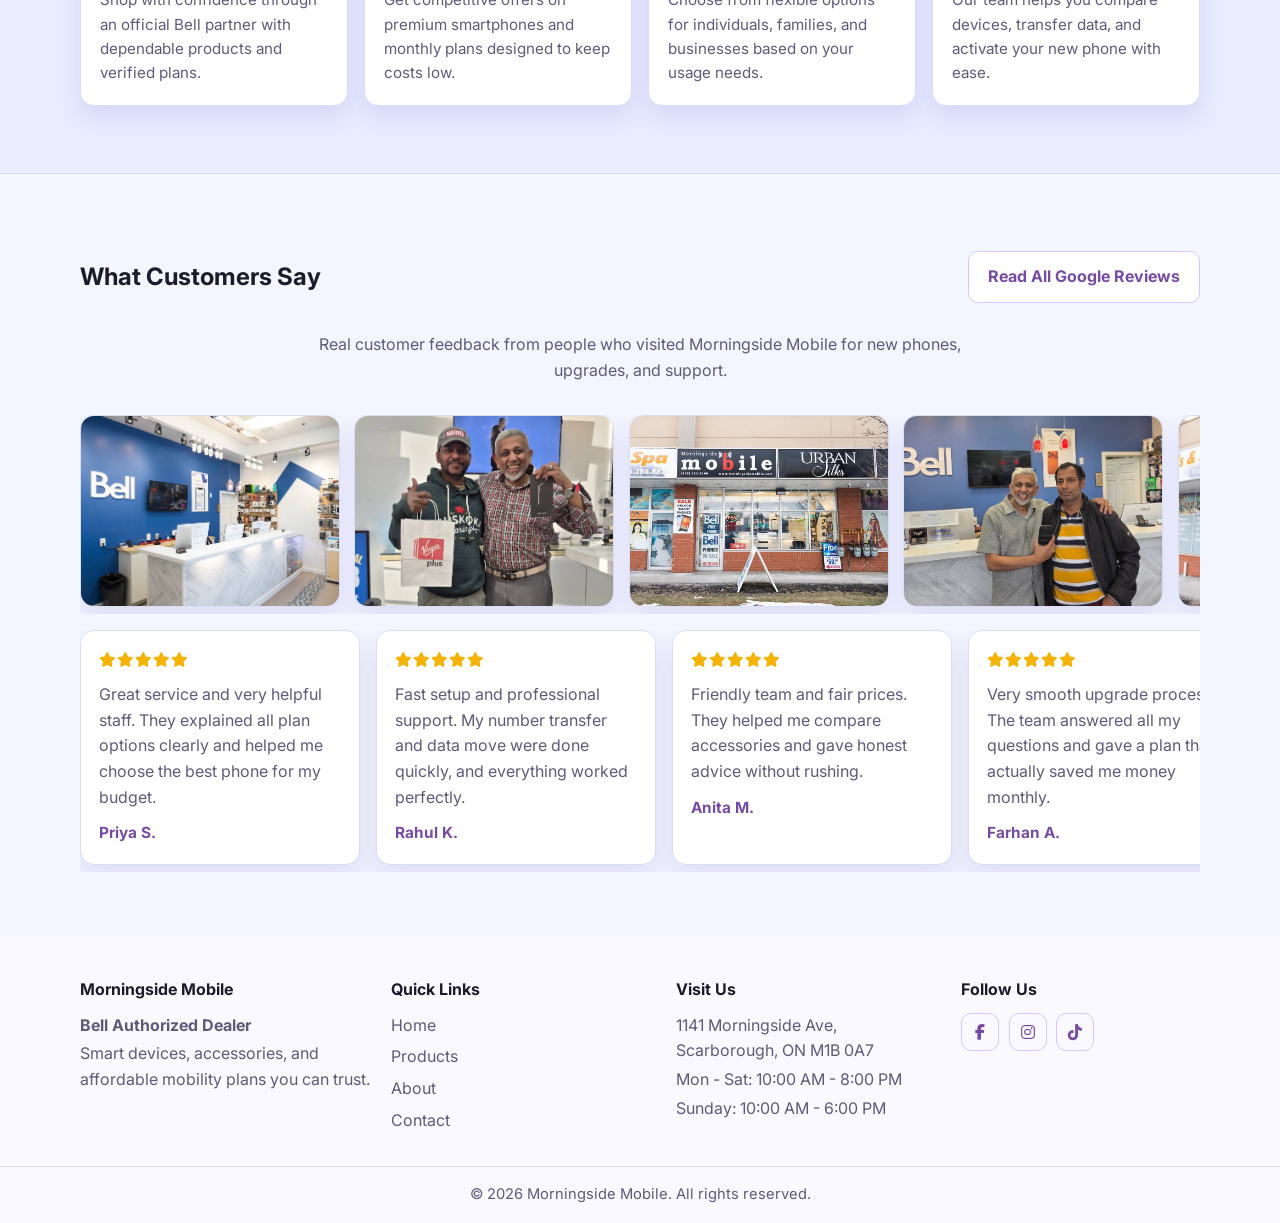
==== commit c9fab6bb: "Update SEO" ====
--- a/index.html
+++ b/index.html
@@ -5,7 +5,7 @@
     <meta name="viewport" content="width=device-width, initial-scale=1.0" />
     <meta
       name="description"
-      content="Morningside Mobile - Bell Authorized Dealer for affordable phones, accessories, and mobility plans."
+      content="Morningside Mobile is a trusted mobile phone store in Scarborough, Toronto. Buy smartphones in Scarborough, including iPhones and Samsung phones Toronto customers love."
     />
     <link rel="icon" type="image/png" href="assets/img/favicon.png" />
     <title>Morningside Mobile | Bell Authorized Dealer</title>
@@ -80,7 +80,7 @@
           <div class="hero-visual" role="img" aria-label="Latest smartphones on display">
             <img
               src="assets/img/17pm.jpg"
-              alt="Showcase of modern smartphones"
+              alt="Buy smartphones in Scarborough at Morningside Mobile"
             />
           </div>
         </div>
@@ -100,7 +100,7 @@
             <article class="product-card">
               <img
                 src="assets/img/17pm3.png"
-                alt="iPhone 17 Pro Max"
+                alt="iPhone available at mobile phone store in Scarborough"
               />
               <div class="product-content">
                 <h3>iPhone 17 Pro Max</h3>
@@ -112,7 +112,7 @@
             <article class="product-card">
               <img
                 src="assets/img/s25ultra.jpg"
-                alt="Samsung Galaxy S25 Ultra"
+                alt="Samsung phone at Morningside Mobile in Scarborough Toronto"
               />
               <div class="product-content">
                 <h3>Samsung Galaxy S25 Ultra</h3>
@@ -124,7 +124,7 @@
             <article class="product-card">
               <img
                 src="assets/img/17p3.jpg"
-                alt="iPhone 17 Pro"
+                alt="iPhones and Samsung phones Toronto area shoppers can buy"
               />
               <div class="product-content">
                 <h3>iPhone 17 Pro</h3>
--- a/assets/css/style.css
+++ b/assets/css/style.css
@@ -513,6 +513,11 @@
 
 .page-hero-inner {
   max-width: 760px;
+}
+
+.page-hero .hero-badge {
+  margin: 0 0 1rem;
+  color: var(--purple-3);
 }
 
 .page-hero h1 {
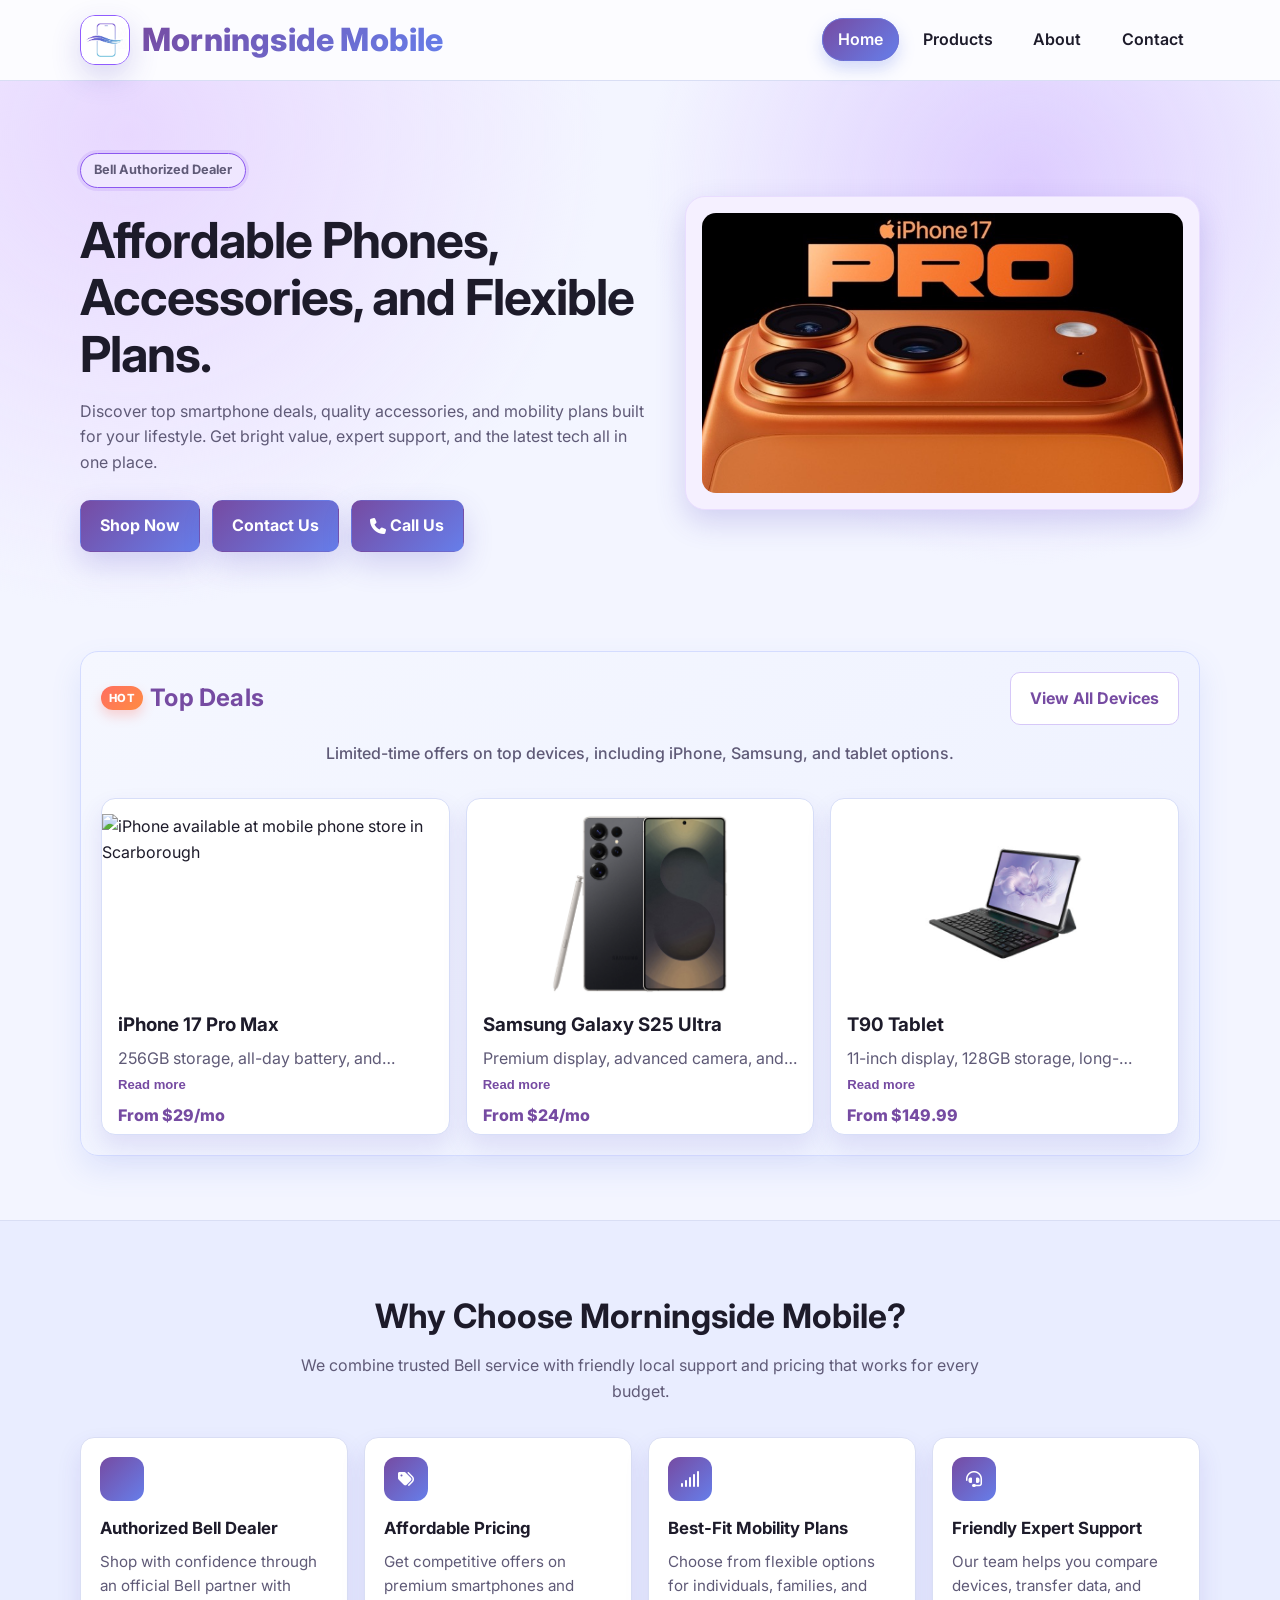
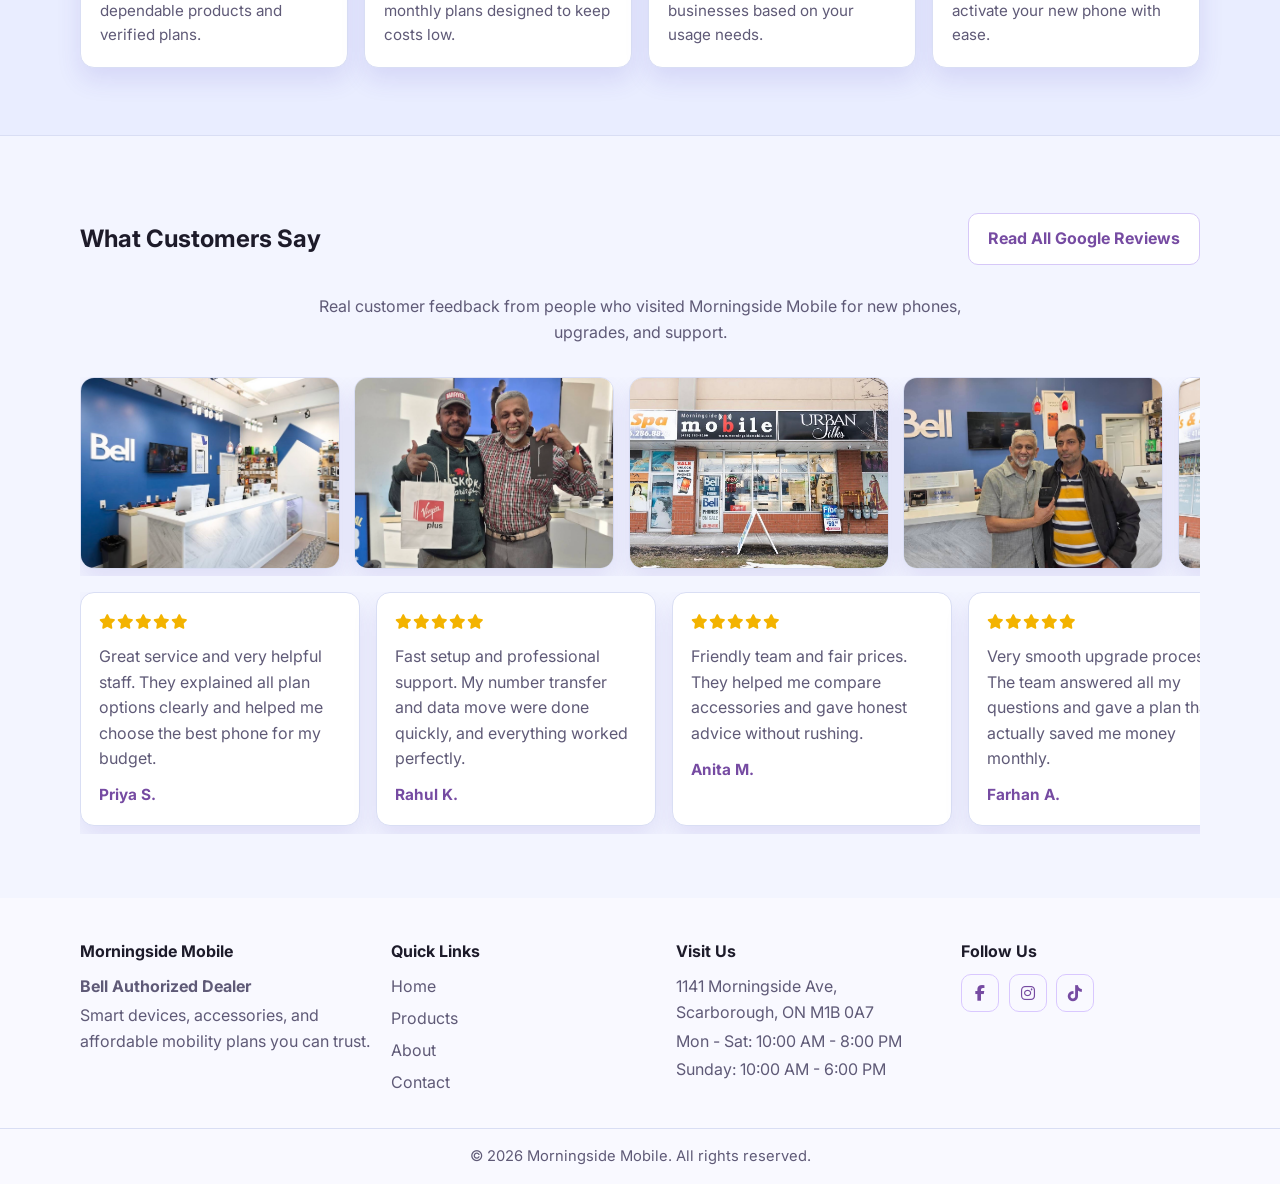
==== commit 36396540: "Update products Page" ====
--- a/index.html
+++ b/index.html
@@ -86,15 +86,15 @@
         </div>
       </section>
 
-      <section class="products-section" aria-label="Featured phones">
+      <section class="products-section top-deals-section" aria-label="Top deals">
         <div class="container">
           <div class="section-heading">
-            <h2>Featured Phones</h2>
-            <a class="btn btn-secondary" href="products.html">View All Phones</a>
+            <h2>Top Deals</h2>
+            <a class="btn btn-secondary" href="products.html">View All Devices</a>
           </div>
           <p class="section-intro">
-            Explore our best-selling smartphones selected for value, performance,
-            and everyday reliability.
+            Limited-time offers on top devices, including iPhone, Samsung, and
+            tablet options.
           </p>
           <div class="products-grid">
             <article class="product-card">
@@ -123,13 +123,13 @@
 
             <article class="product-card">
               <img
-                src="assets/img/17p3.jpg"
-                alt="iPhones and Samsung phones Toronto area shoppers can buy"
+                src="assets/img/tab.jpg"
+                alt="T90 tablet special offer at Morningside Mobile"
               />
               <div class="product-content">
-                <h3>iPhone 17 Pro</h3>
-                <p>Sleek design with pro-grade camera and smooth everyday use.</p>
-                <p class="product-price">From $39/mo</p>
+                <h3>T90 Tablet</h3>
+                <p>11-inch display, 128GB storage, long-lasting 8000mAh battery, and includes mouse and keyboard.</p>
+                <p class="product-price">From $149.99</p>
               </div>
             </article>
           </div>
--- a/assets/css/style.css
+++ b/assets/css/style.css
@@ -547,6 +547,56 @@
   padding: 2.2rem 0 4rem;
 }
 
+.top-deals-section .container {
+  background: linear-gradient(145deg, #f5f7ff 0%, #edf1ff 100%);
+  border: 1px solid #d4dcff;
+  border-radius: calc(var(--radius) + 4px);
+  padding: 1.25rem;
+  box-shadow: 0 14px 30px rgba(102, 126, 234, 0.14);
+}
+
+.top-deals-section .section-heading h2 {
+  position: relative;
+  display: inline-flex;
+  align-items: center;
+  gap: 0.45rem;
+  margin: 0;
+  color: var(--purple-3);
+  letter-spacing: 0.2px;
+}
+
+.top-deals-section .section-heading h2::before {
+  content: "HOT";
+  display: inline-flex;
+  align-items: center;
+  justify-content: center;
+  min-width: 42px;
+  height: 24px;
+  border-radius: 999px;
+  font-size: 0.7rem;
+  font-weight: 800;
+  color: #fff;
+  background: linear-gradient(135deg, #ff6f61, #ff8c42);
+  box-shadow: 0 6px 12px rgba(255, 111, 97, 0.28);
+}
+
+.top-deals-section .section-intro {
+  margin-top: 0.45rem;
+  font-weight: 500;
+}
+
+.top-deals-section .product-card {
+  border-color: #d7def8;
+  transition: transform var(--transition), box-shadow var(--transition), border-color var(--transition);
+}
+
+.top-deals-section .product-card:hover,
+.top-deals-section .product-card:focus-within {
+  transform: translateY(-4px);
+  border-color: #a7b4ef;
+  box-shadow: 0 18px 28px rgba(102, 126, 234, 0.2);
+}
+
 .products-grid {
   display: grid;
   grid-template-columns: repeat(3, minmax(0, 1fr));
@@ -555,7 +605,7 @@
 
 .products-toolbar {
   display: grid;
-  grid-template-columns: 1.4fr 1fr 1fr;
+  grid-template-columns: 1.4fr 1fr 1fr 1fr;
   gap: 0.85rem;
   margin: 0.25rem 0 1.1rem;
 }
@@ -609,23 +659,36 @@
   font-weight: 600;
 }
 
+.products-show-more-wrap {
+  margin-top: 1rem;
+  display: flex;
+  justify-content: center;
+}
+
 .product-card {
   background: #fff;
   border: 1px solid var(--line);
   border-radius: var(--radius);
   overflow: hidden;
+  padding-top: 15px;
   box-shadow: var(--shadow-card);
+  display: flex;
+  flex-direction: column;
 }
 
 .product-card img {
   width: 100%;
-  height: 210px;
+  height: 180px;
   object-fit: contain;
   object-position: center;
 }
 
 .product-content {
-  padding: 1rem;
+  padding: 1rem 1rem 0.35rem;
+  display: flex;
+  min-height: 140px;
+  flex-direction: column;
+  flex: 1;
 }
 
 .product-content h3 {
@@ -637,8 +700,44 @@
   color: var(--text-muted);
 }
 
+.product-content .product-description {
+  display: -webkit-box;
+  line-clamp: 1;
+  -webkit-line-clamp: 1;
+  -webkit-box-orient: vertical;
+  overflow: hidden;
+  min-height: 1.6em;
+}
+
+.product-content .product-description.is-expanded {
+  display: block;
+  line-clamp: unset;
+  -webkit-line-clamp: unset;
+  -webkit-box-orient: initial;
+  overflow: visible;
+  min-height: auto;
+}
+
+.product-content .details-toggle {
+  margin-top: 0.35rem;
+  align-self: flex-start;
+  border: 0;
+  background: transparent;
+  color: var(--purple-3);
+  font-weight: 700;
+  font-size: 0.82rem;
+  padding: 0;
+  cursor: pointer;
+}
+
+.product-content .details-toggle:hover,
+.product-content .details-toggle:focus-visible {
+  text-decoration: underline;
+}
+
 .product-price {
-  margin-top: 0.6rem !important;
+  margin-top: auto !important;
+  padding-top: 0;
   font-weight: 800;
   color: var(--purple-3) !important;
 }
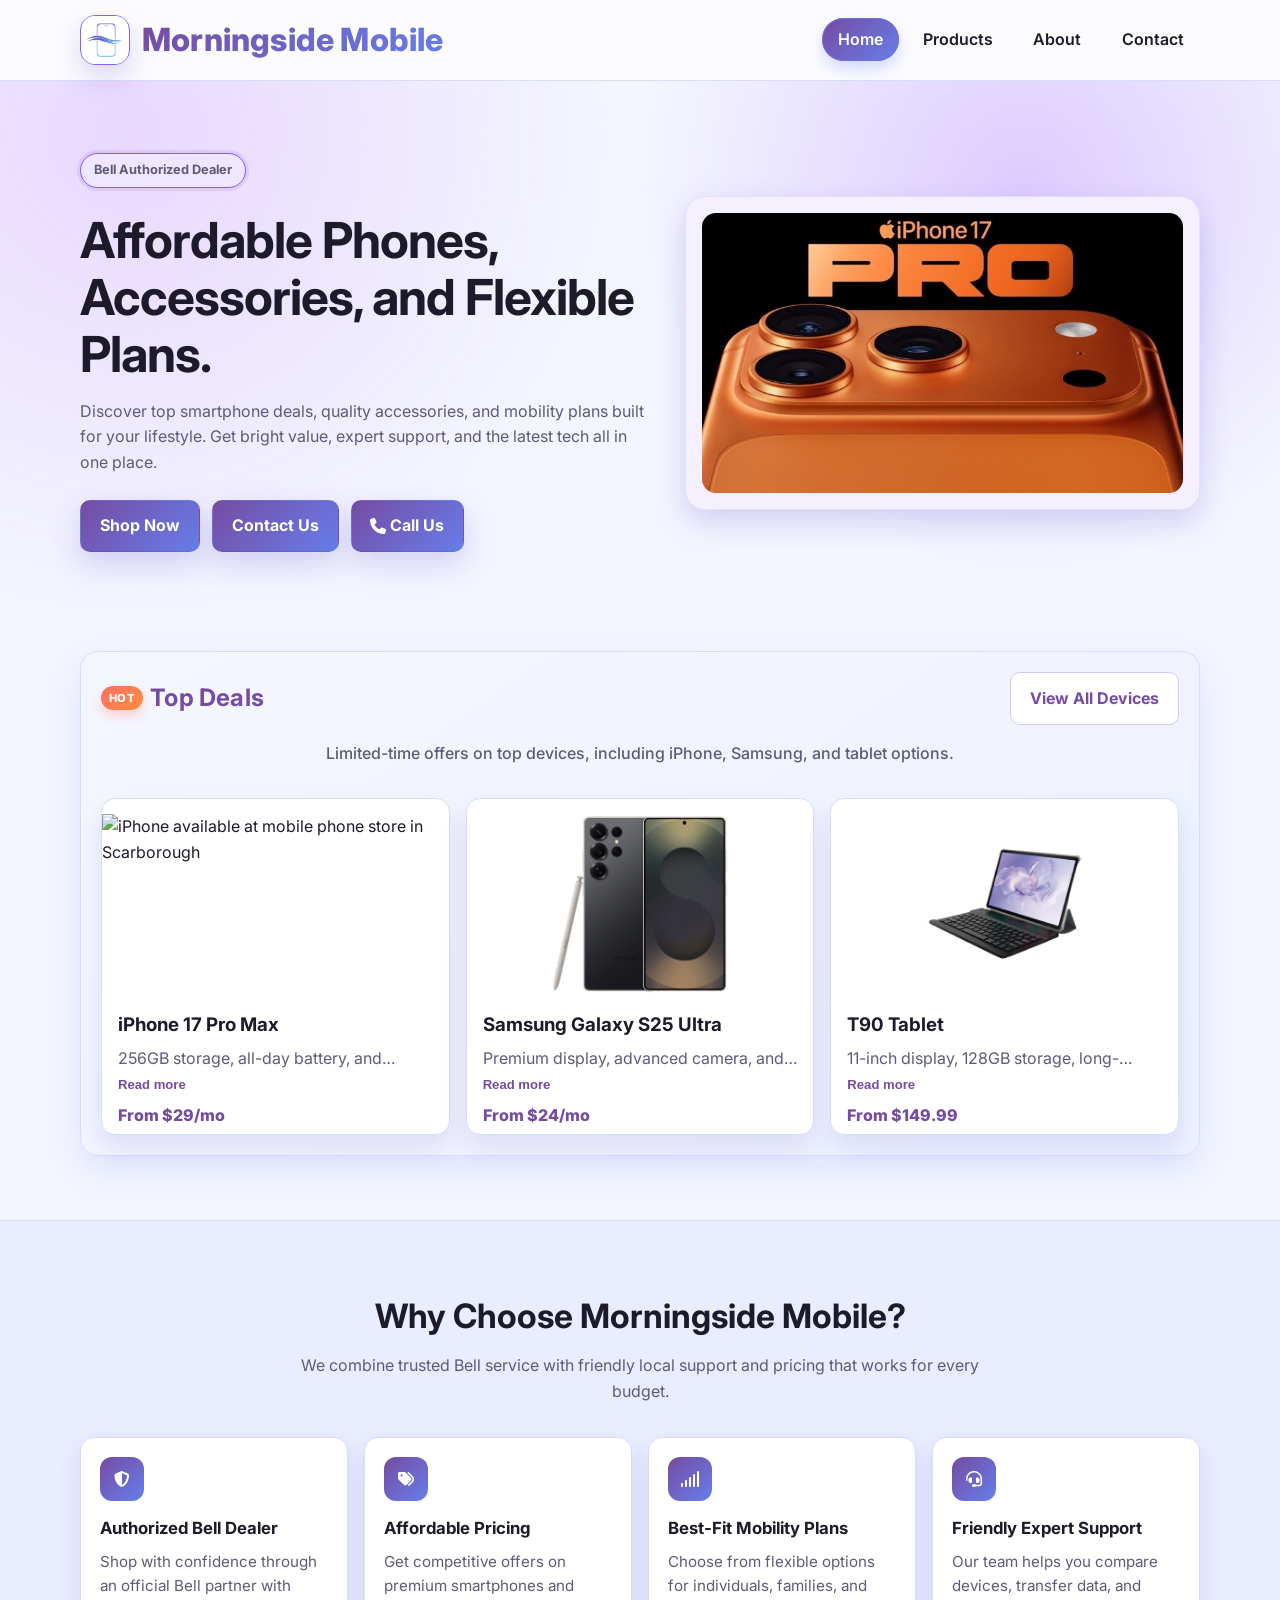
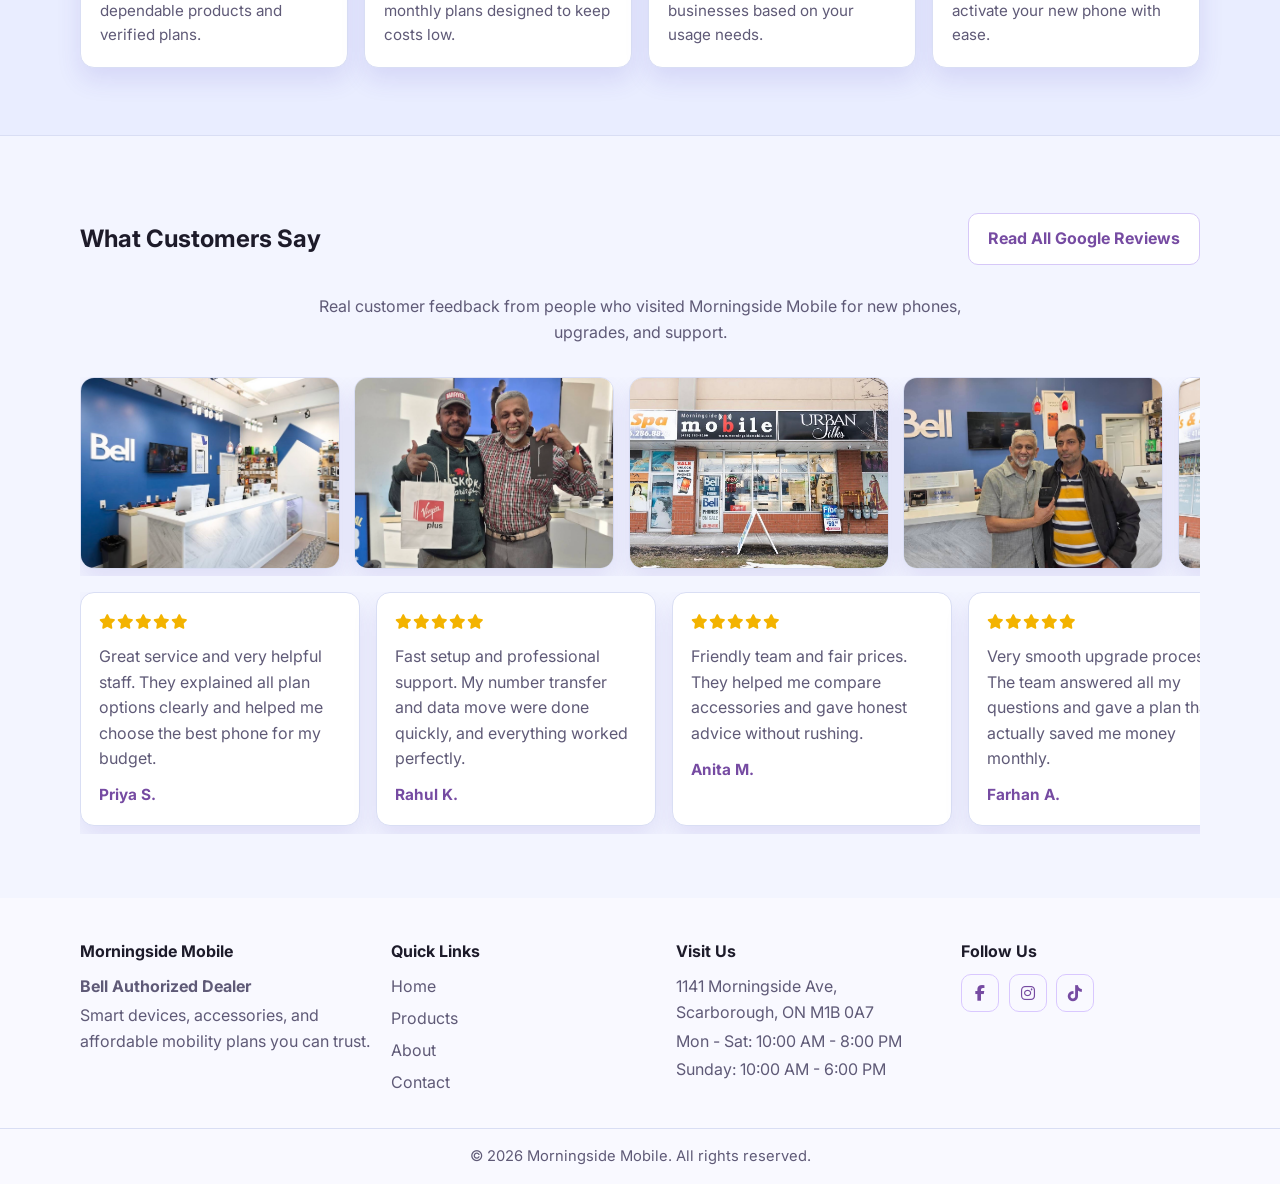
==== commit 9d032233: "Value Card icon Update" ====
--- a/index.html
+++ b/index.html
@@ -146,7 +146,7 @@
           <div class="card-grid">
             <article class="value-card">
               <div class="card-icon" aria-hidden="true">
-                <i class="fa-solid fa-shield-check"></i>
+                <i class="fa-solid fa-shield-halved"></i>
               </div>
               <h3>Authorized Bell Dealer</h3>
               <p>
--- a/assets/css/style.css
+++ b/assets/css/style.css
@@ -768,6 +768,28 @@
   border-radius: var(--radius);
   padding: 1.2rem;
   box-shadow: var(--shadow-card);
+  position: relative;
+  overflow: hidden;
+  display: flex;
+  flex-direction: column;
+  transition: transform var(--transition), box-shadow var(--transition), border-color var(--transition);
+}
+
+.plan-card::before {
+  content: "";
+  position: absolute;
+  top: 0;
+  left: 0;
+  width: 100%;
+  height: 4px;
+  background: linear-gradient(90deg, #8aa7ff, #764ba2);
+}
+
+.plan-card:hover,
+.plan-card:focus-within {
+  transform: translateY(-4px);
+  border-color: #c3b2f2;
+  box-shadow: 0 18px 30px rgba(47, 63, 179, 0.16);
 }
 
 .plan-card-featured {
@@ -776,7 +798,9 @@
 }
 
 .plan-badge {
-  display: inline-block;
+  display: inline-flex;
+  width: fit-content;
+  align-self: flex-start;
   margin: 0 0 0.5rem;
   padding: 0.25rem 0.65rem;
   border-radius: 999px;
@@ -784,27 +808,55 @@
   font-weight: 700;
   color: #fff;
   background: var(--accent-gradient);
+  letter-spacing: normal;
+  text-transform: none;
+  box-shadow: none;
 }
 
 .plan-card h3 {
   margin: 0;
+  font-size: 1.12rem;
+  letter-spacing: 0.1px;
 }
 
 .plan-price {
-  margin: 0.45rem 0 0.8rem;
+  margin: 0.5rem 0 0.9rem;
   font-size: 1.35rem;
   font-weight: 800;
   color: var(--purple-3);
+  display: inline-flex;
+  align-items: center;
+  align-self: flex-start;
+  padding: 0.28rem 0.62rem;
+  border-radius: 999px;
+  background: #eef2ff;
+  border: 1px solid #d7defb;
 }
 
 .plan-card ul {
   margin: 0;
-  padding-left: 1.1rem;
+  padding-left: 0;
+  list-style: none;
   color: var(--text-muted);
 }
 
+.plan-card li {
+  position: relative;
+  padding-left: 1.35rem;
+  line-height: 1.45;
+}
+
+.plan-card li::before {
+  content: "✓";
+  position: absolute;
+  left: 0;
+  top: 0;
+  color: #1f9d63;
+  font-weight: 700;
+}
+
 .plan-card li + li {
-  margin-top: 0.35rem;
+  margin-top: 0.48rem;
 }
 
 .about-grid,
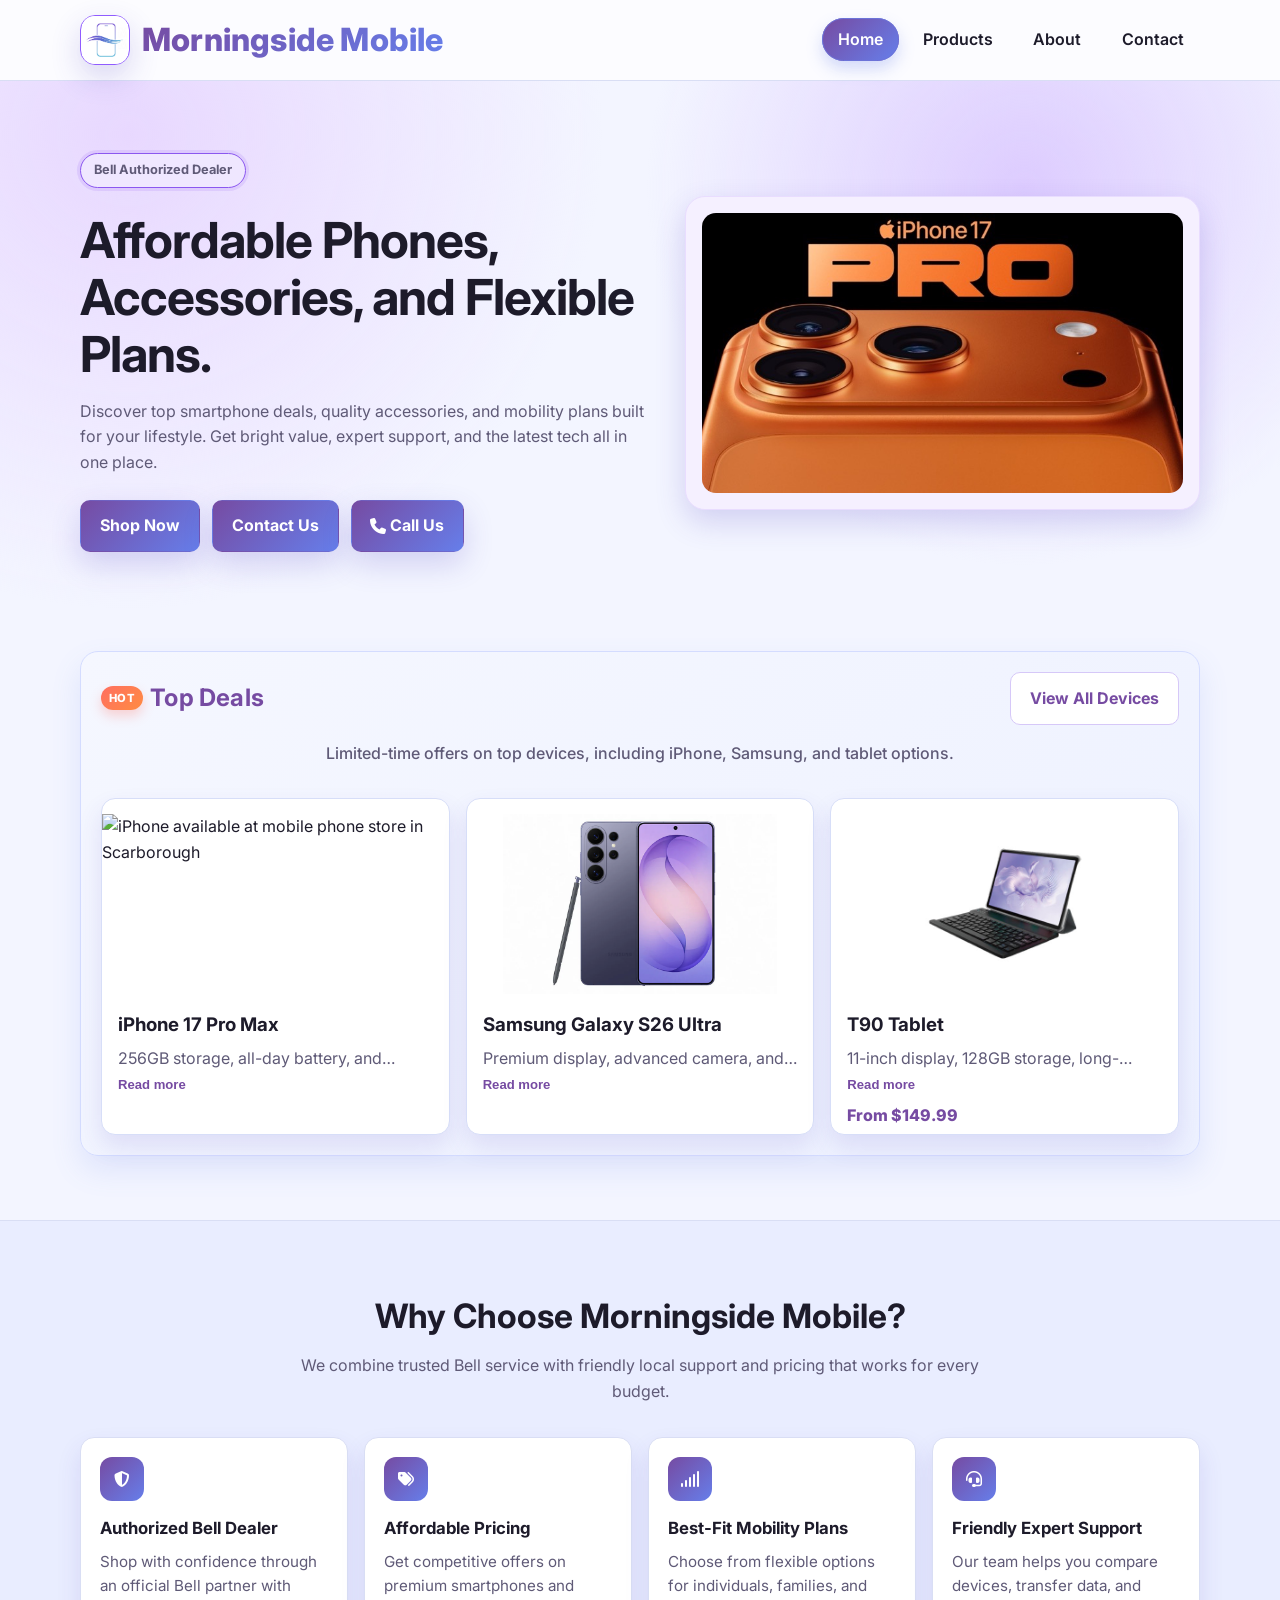
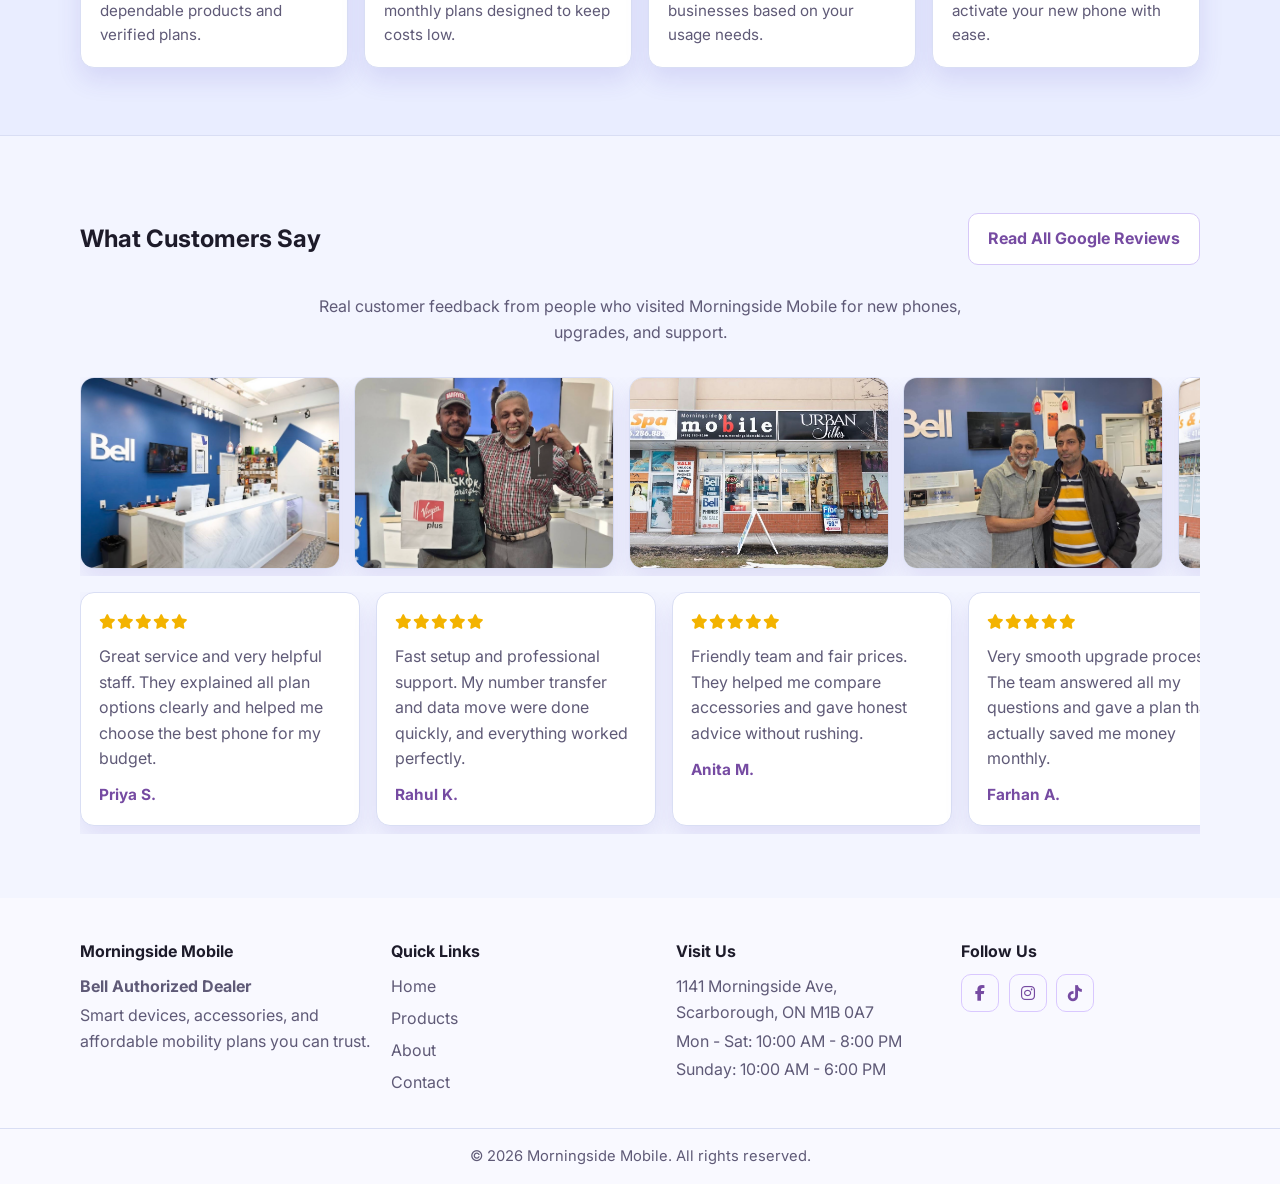
==== commit f4e9b579: "Updated" ====
--- a/index.html
+++ b/index.html
@@ -105,19 +105,19 @@
               <div class="product-content">
                 <h3>iPhone 17 Pro Max</h3>
                 <p>256GB storage, all-day battery, and flagship performance.</p>
-                <p class="product-price">From $29/mo</p>
+                <!-- <p class="product-price">From $29/mo</p> -->
               </div>
             </article>
 
             <article class="product-card">
               <img
-                src="assets/img/s25ultra.jpg"
+                src="assets/img/S26Ultra.png"
                 alt="Samsung phone at Morningside Mobile in Scarborough Toronto"
               />
               <div class="product-content">
-                <h3>Samsung Galaxy S25 Ultra</h3>
+                <h3>Samsung Galaxy S26 Ultra</h3>
                 <p>Premium display, advanced camera, and top-tier speed.</p>
-                <p class="product-price">From $24/mo</p>
+                <!-- <p class="product-price">From $24/mo</p> -->
               </div>
             </article>
 
--- a/assets/css/style.css
+++ b/assets/css/style.css
@@ -801,7 +801,7 @@
   display: inline-flex;
   width: fit-content;
   align-self: flex-start;
-  margin: 0 0 0.5rem;
+  margin: 0;
   padding: 0.25rem 0.65rem;
   border-radius: 999px;
   font-size: 0.75rem;
@@ -813,13 +813,28 @@
   box-shadow: none;
 }
 
+.plan-card-featured .plan-badge {
+  position: absolute;
+  top: 0.85rem;
+  right: 0.85rem;
+  z-index: 1;
+}
+
 .plan-card h3 {
   margin: 0;
-  font-size: 1.12rem;
-  letter-spacing: 0.1px;
-}
-
-.plan-price {
+  font-size: 1.22rem;
+  letter-spacing: 0.2px;
+  color: var(--purple-3);
+  line-height: 1.2;
+  background: linear-gradient(135deg, #eef2ff, #f6f1ff);
+  border: 1px solid #d8dffb;
+  border-radius: 10px;
+  padding: 0.42rem 0.62rem;
+  display: inline-flex;
+  align-self: flex-start;
+}
+
+.plan-name {
   margin: 0.5rem 0 0.9rem;
   font-size: 1.35rem;
   font-weight: 800;
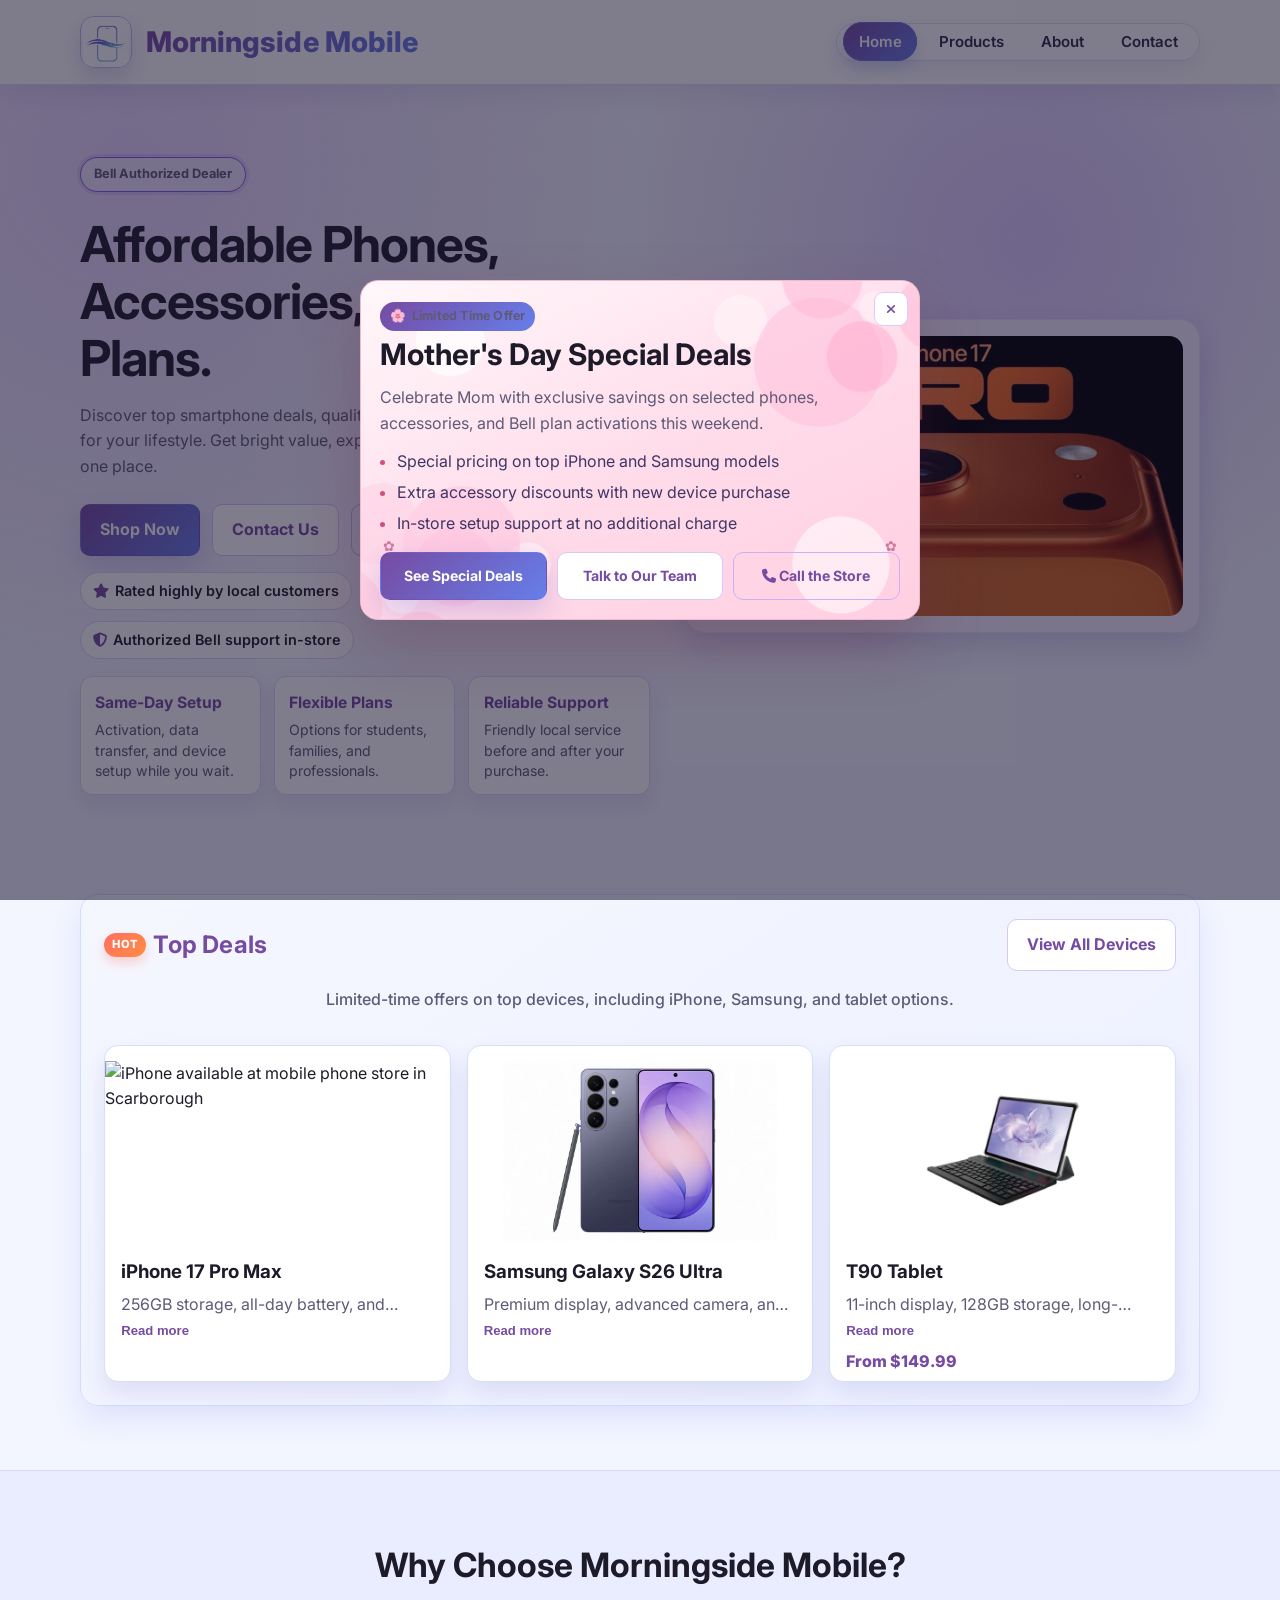
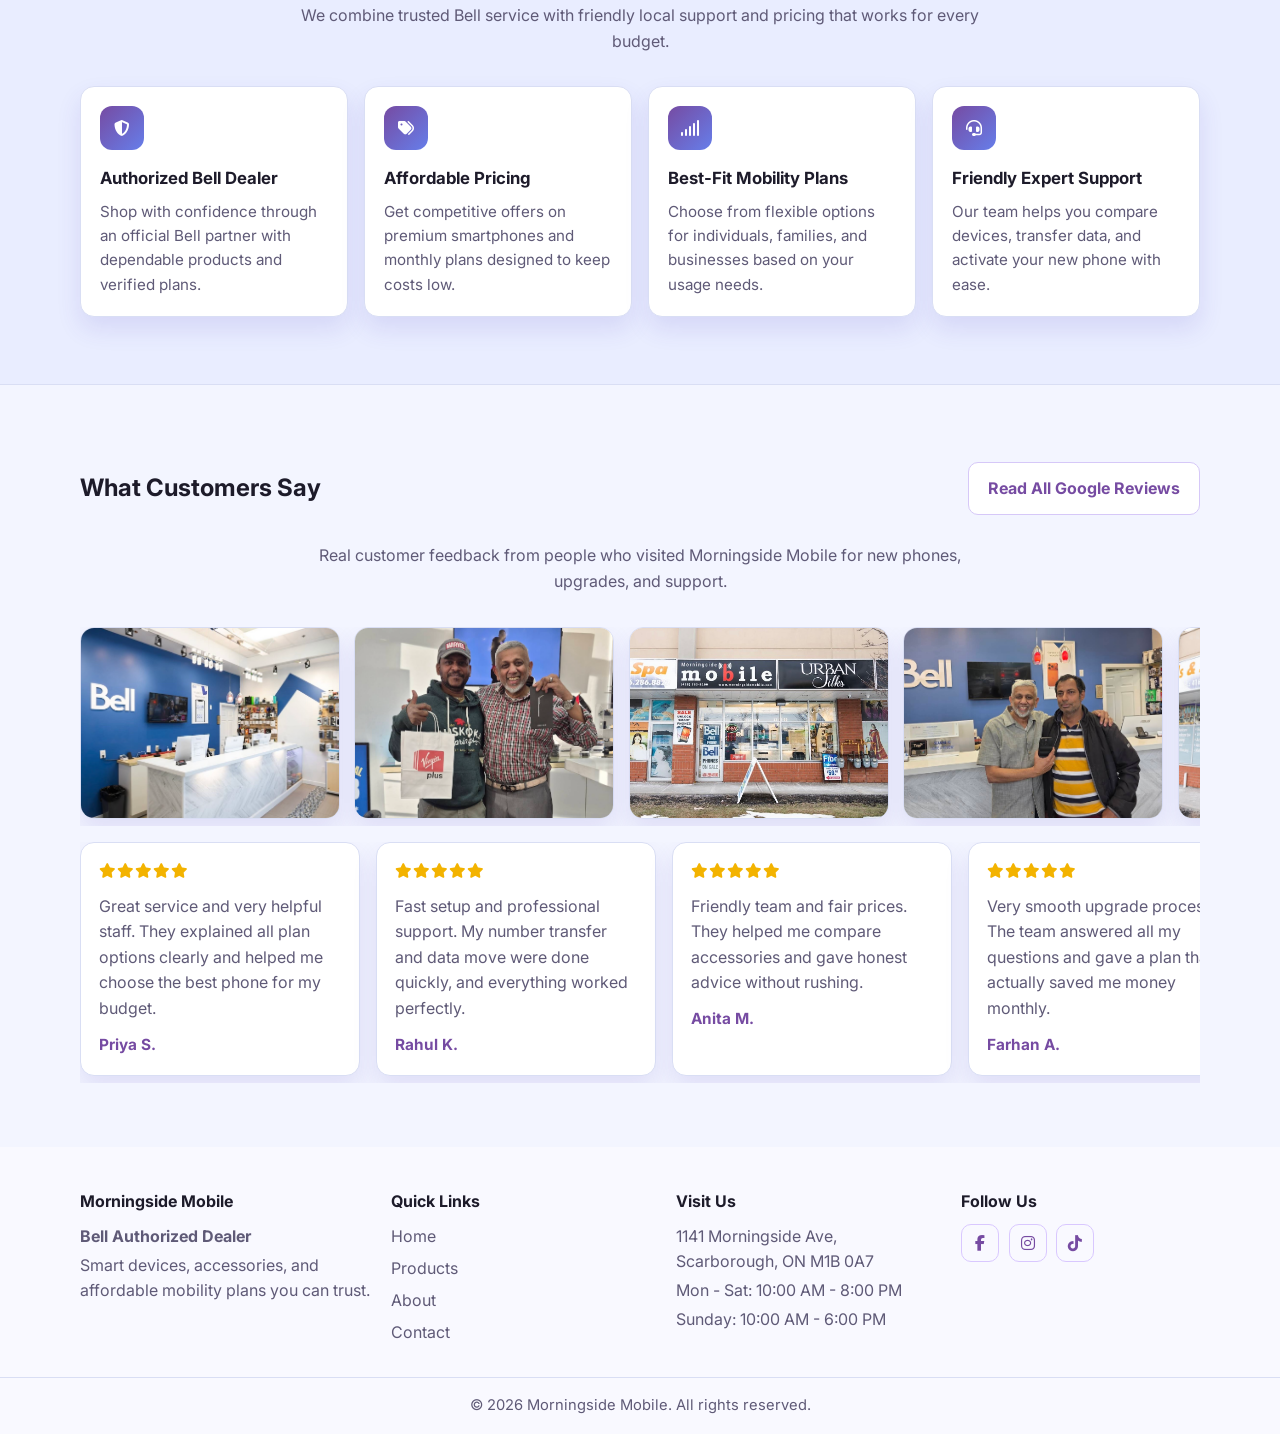
==== commit ba974fc4: "Updated" ====
--- a/index.html
+++ b/index.html
@@ -71,10 +71,38 @@
             </p>
             <div class="hero-actions">
               <a class="btn btn-primary" href="products.html">Shop Now</a>
-              <a class="btn btn-primary" href="contact.html">Contact Us</a>
-              <a class="btn btn-primary" href="tel:4162858100" aria-label="Call store phone number">
+              <a class="btn btn-secondary" href="contact.html">Contact Us</a>
+              <a class="btn btn-ghost" href="tel:4162858100" aria-label="Call store phone number">
                 <i class="fa-solid fa-phone"></i>&nbsp;Call Us
               </a>
+            </div>
+            <div class="hero-proof" aria-label="Store trust highlights">
+              <p>
+                <i class="fa-solid fa-star"></i>
+                Rated highly by local customers
+              </p>
+              <p>
+                <i class="fa-solid fa-location-dot"></i>
+                Trusted Scarborough location
+              </p>
+              <p>
+                <i class="fa-solid fa-shield-halved"></i>
+                Authorized Bell support in-store
+              </p>
+            </div>
+            <div class="hero-highlights" aria-label="Business highlights">
+              <article class="hero-highlight-card">
+                <h3>Same-Day Setup</h3>
+                <p>Activation, data transfer, and device setup while you wait.</p>
+              </article>
+              <article class="hero-highlight-card">
+                <h3>Flexible Plans</h3>
+                <p>Options for students, families, and professionals.</p>
+              </article>
+              <article class="hero-highlight-card">
+                <h3>Reliable Support</h3>
+                <p>Friendly local service before and after your purchase.</p>
+              </article>
             </div>
           </div>
           <div class="hero-visual" role="img" aria-label="Latest smartphones on display">
@@ -329,6 +357,46 @@
           </div>
         </div>
       </section>
+
+      <div
+        class="promo-popup"
+        id="mothers-day-popup"
+        role="dialog"
+        aria-modal="true"
+        aria-labelledby="mothers-day-title"
+        aria-describedby="mothers-day-description"
+        hidden
+      >
+        <div class="promo-popup-overlay" data-popup-close></div>
+        <div class="promo-popup-card">
+          <button
+            class="promo-popup-close"
+            type="button"
+            aria-label="Close Mother's Day special offer popup"
+            data-popup-close
+          >
+            <i class="fa-solid fa-xmark"></i>
+          </button>
+          <p class="promo-popup-tag">Limited Time Offer</p>
+          <h2 id="mothers-day-title">Mother's Day Special Deals</h2>
+          <p id="mothers-day-description">
+            Celebrate Mom with exclusive savings on selected phones, accessories,
+            and Bell plan activations this weekend.
+          </p>
+          <ul class="promo-popup-list">
+            <li>Special pricing on top iPhone and Samsung models</li>
+            <li>Extra accessory discounts with new device purchase</li>
+            <li>In-store setup support at no additional charge</li>
+          </ul>
+          <div class="promo-popup-actions">
+            <a class="btn btn-primary" href="products.html">See Special Deals</a>
+            <a class="btn btn-secondary" href="contact.html">Talk to Our Team</a>
+            <a class="btn btn-ghost" href="tel:4162858100" aria-label="Call Morningside Mobile store">
+              <i class="fa-solid fa-phone"></i>&nbsp;Call the Store
+            </a>
+          </div>
+        </div>
+      </div>
     </main>
 
     <footer class="site-footer">
--- a/assets/css/style.css
+++ b/assets/css/style.css
@@ -53,13 +53,14 @@
   position: sticky;
   top: 0;
   z-index: 1000;
-  background: rgba(252, 252, 255, 0.95);
+  background: rgba(255, 255, 255, 0.92);
   border-bottom: 1px solid var(--line);
   backdrop-filter: blur(8px);
+  box-shadow: 0 10px 24px rgba(36, 19, 87, 0.08);
 }
 
 .navbar {
-  min-height: 80px;
+  min-height: 84px;
   display: flex;
   align-items: center;
   justify-content: space-between;
@@ -69,19 +70,19 @@
 .brand {
   display: flex;
   align-items: center;
-  gap: 0.75rem;
+  gap: 0.85rem;
 }
 
 .brand-icon {
-  width: 50px;
-  height: 50px;
+  width: 52px;
+  height: 52px;
   flex-shrink: 0;
-  border-radius: 30%;
+  border-radius: 14px;
   display: grid;
   place-items: center;
-  background: #fff;
-  border: 1.5px solid #905cff;
-  box-shadow: var(--shadow-soft);
+  background: linear-gradient(180deg, #ffffff 0%, #f5f1ff 100%);
+  border: 1px solid #c8b5f5;
+  box-shadow: 0 10px 20px rgba(86, 65, 168, 0.18);
   overflow: hidden;
 }
 
@@ -92,7 +93,7 @@
   margin: auto;
   object-fit: contain;
   object-position: center;
-  transform: scale(0.9) translate(0px, -6px)
+  transform: scale(0.92) translateY(-4px);
 }
 
 .brand-text-wrap {
@@ -102,9 +103,9 @@
 }
 
 .brand-text {
-  font-size: 2rem;
+  font-size: clamp(1.35rem, 2.3vw, 1.78rem);
   font-weight: 800;
-  letter-spacing: 0.2px;
+  letter-spacing: 0.1px;
   color: var(--purple-3);
   background: var(--accent-gradient);
   -webkit-background-clip: text;
@@ -123,17 +124,22 @@
 .nav-links {
   display: flex;
   align-items: center;
-  gap: 0.5rem;
+  gap: 0.35rem;
   list-style: none;
   margin: 0;
-  padding: 0;
+  padding: 0.35rem;
+  border-radius: 999px;
+  border: 1px solid #dee3f5;
+  background: rgba(255, 255, 255, 0.95);
+  box-shadow: 0 8px 18px rgba(73, 52, 151, 0.09);
 }
 
 .nav-links a {
-  padding: 0.65rem 0.95rem;
+  padding: 0.56rem 0.92rem;
   border-radius: 999px;
   font-weight: 600;
-  color: var(--text-main);
+  font-size: 0.94rem;
+  color: #2f2847;
   border: 1px solid transparent;
   transition: color var(--transition), background-color var(--transition), border-color var(--transition);
 }
@@ -149,7 +155,7 @@
   color: #fff;
   background: var(--accent-gradient);
   border-color: #6c73d8;
-  box-shadow: 0 8px 16px rgba(102, 126, 234, 0.28);
+  box-shadow: 0 8px 15px rgba(102, 126, 234, 0.24);
 }
 
 .nav-links a.active:hover,
@@ -225,6 +231,7 @@
   display: flex;
   flex-wrap: wrap;
   gap: 0.75rem;
+  margin-bottom: 1rem;
 }
 
 .btn {
@@ -266,6 +273,68 @@
   background: #f8f3ff;
 }
 
+.btn-ghost {
+  background: transparent;
+  color: var(--purple-3);
+  border-color: #c7b2f6;
+}
+
+.btn-ghost:hover,
+.btn-ghost:focus-visible {
+  background: #f2eaff;
+}
+
+.hero-proof {
+  display: flex;
+  flex-wrap: wrap;
+  gap: 0.7rem 1rem;
+  margin-bottom: 1.1rem;
+}
+
+.hero-proof p {
+  margin: 0;
+  display: inline-flex;
+  align-items: center;
+  gap: 0.42rem;
+  color: var(--text-main);
+  font-size: 0.9rem;
+  font-weight: 600;
+  background: #fff;
+  border: 1px solid #ddd5f5;
+  border-radius: 999px;
+  padding: 0.4rem 0.72rem;
+}
+
+.hero-proof i {
+  color: var(--purple-3);
+}
+
+.hero-highlights {
+  display: grid;
+  grid-template-columns: repeat(3, minmax(0, 1fr));
+  gap: 0.8rem;
+}
+
+.hero-highlight-card {
+  background: #fff;
+  border: 1px solid #dddaf3;
+  border-radius: 12px;
+  padding: 0.8rem 0.9rem;
+  box-shadow: 0 10px 20px rgba(96, 84, 172, 0.12);
+}
+
+.hero-highlight-card h3 {
+  margin: 0 0 0.3rem;
+  color: var(--purple-3);
+  font-size: 0.98rem;
+}
+
+.hero-highlight-card p {
+  margin: 0;
+  font-size: 0.88rem;
+  line-height: 1.45;
+}
+
 .hero-visual {
   background: #f5f0ff;
   border: 1px solid #e9ddff;
@@ -427,6 +496,186 @@
   color: var(--purple-3);
 }
 
+body.has-popup-open {
+  overflow: hidden;
+}
+
+.promo-popup {
+  position: fixed;
+  inset: 0;
+  z-index: 1400;
+  display: grid;
+  place-items: center;
+  padding: 1rem;
+}
+
+.promo-popup[hidden] {
+  display: none;
+}
+
+.promo-popup-overlay {
+  position: absolute;
+  inset: 0;
+  background: rgba(23, 18, 45, 0.55);
+}
+
+.promo-popup-card {
+  position: relative;
+  width: min(560px, 100%);
+  background:
+    radial-gradient(circle at 18% 78%, rgba(255, 196, 222, 0.52) 0 58px, transparent 59px),
+    radial-gradient(circle at 82% 24%, rgba(255, 188, 217, 0.48) 0 64px, transparent 65px),
+    radial-gradient(circle at 30% 84%, rgba(255, 255, 255, 0.42) 0 22px, transparent 23px),
+    radial-gradient(circle at 68% 12%, rgba(255, 255, 255, 0.38) 0 26px, transparent 27px),
+    radial-gradient(circle at 16% 18%, rgba(255, 255, 255, 0.7) 0 34px, transparent 35px),
+    radial-gradient(circle at 86% 84%, rgba(255, 255, 255, 0.55) 0 48px, transparent 49px),
+    linear-gradient(155deg, #fff8fb 0%, #ffdbe9 55%, #ffcfe2 100%);
+  border: 1px solid #efb9cf;
+  border-radius: 18px;
+  box-shadow: 0 26px 60px rgba(102, 33, 68, 0.26);
+  padding: 1.3rem 1.2rem 1.2rem;
+  overflow: hidden;
+  z-index: 1;
+  transform: translateY(12px) scale(0.98);
+  opacity: 0;
+  transition: transform var(--transition), opacity var(--transition);
+}
+
+.promo-popup-card::before,
+.promo-popup-card::after {
+  content: "";
+  position: absolute;
+  width: 230px;
+  height: 230px;
+  border-radius: 50%;
+  pointer-events: none;
+  opacity: 0.5;
+  z-index: 0;
+}
+
+.promo-popup-card::before {
+  top: -88px;
+  right: -72px;
+  background:
+    radial-gradient(circle at 50% 16%, #ffc4dc 0 18%, transparent 19%),
+    radial-gradient(circle at 24% 44%, #ffb6d3 0 18%, transparent 19%),
+    radial-gradient(circle at 76% 44%, #ffb6d3 0 18%, transparent 19%),
+    radial-gradient(circle at 50% 72%, #ffaccd 0 17%, transparent 18%),
+    radial-gradient(circle at 50% 50%, rgba(255, 245, 250, 0.95) 0 10%, transparent 11%);
+  transform: rotate(16deg);
+}
+
+.promo-popup-card::after {
+  bottom: -92px;
+  left: -74px;
+  background:
+    radial-gradient(circle at 50% 16%, #ffd0e4 0 18%, transparent 19%),
+    radial-gradient(circle at 24% 46%, #ffc4dd 0 18%, transparent 19%),
+    radial-gradient(circle at 76% 46%, #ffc4dd 0 18%, transparent 19%),
+    radial-gradient(circle at 50% 74%, #ffbad7 0 17%, transparent 18%),
+    radial-gradient(circle at 50% 50%, rgba(255, 245, 251, 0.95) 0 10%, transparent 11%);
+  transform: rotate(-20deg);
+}
+
+.promo-popup-tag::before {
+  content: "🌸";
+  margin-right: 0.35rem;
+}
+
+.promo-popup-list li::marker {
+  color: #cf4f85;
+}
+
+.promo-popup-actions {
+  position: relative;
+}
+
+.promo-popup-actions::before,
+.promo-popup-actions::after {
+  content: "✿";
+  position: absolute;
+  top: -1.15rem;
+  font-size: 0.9rem;
+  color: rgba(181, 67, 119, 0.65);
+}
+
+.promo-popup-actions::before {
+  left: 0.15rem;
+}
+
+.promo-popup-actions::after {
+  right: 0.15rem;
+}
+
+.promo-popup-card > * {
+  position: relative;
+  z-index: 1;
+}
+
+.promo-popup.is-open .promo-popup-card {
+  transform: translateY(0) scale(1);
+  opacity: 1;
+}
+
+.promo-popup-close {
+  position: absolute;
+  top: 0.7rem;
+  right: 0.7rem;
+  width: 34px;
+  height: 34px;
+  border-radius: 9px;
+  border: 1px solid #dccdf8;
+  background: #fff;
+  color: var(--purple-3);
+  cursor: pointer;
+}
+
+.promo-popup-tag {
+  margin: 0 0 0.55rem;
+  width: fit-content;
+  padding: 0.28rem 0.62rem;
+  border-radius: 999px;
+  background: var(--accent-gradient);
+  color: #fff;
+  font-size: 0.78rem;
+  font-weight: 700;
+  letter-spacing: 0.2px;
+}
+
+.promo-popup-card h2 {
+  margin: 0 0 0.45rem;
+  font-size: clamp(1.35rem, 2.8vw, 1.85rem);
+}
+
+.promo-popup-card p {
+  margin: 0;
+  color: var(--text-muted);
+}
+
+.promo-popup-list {
+  margin: 0.8rem 0 1rem;
+  padding-left: 1.05rem;
+  color: #3f3566;
+}
+
+.promo-popup-list li + li {
+  margin-top: 0.32rem;
+}
+
+.promo-popup-actions {
+  display: flex;
+  flex-wrap: nowrap;
+  gap: 0.6rem;
+  align-items: center;
+}
+
+.promo-popup-actions .btn {
+  flex: 1;
+  white-space: nowrap;
+  padding: 0.72rem 0.8rem;
+  font-size: 0.88rem;
+}
+
 .site-footer {
   background: #f9f9ff;
   padding-top: 2.6rem;
@@ -513,6 +762,11 @@
 
 .page-hero-inner {
   max-width: 760px;
+  background: linear-gradient(145deg, rgba(255, 255, 255, 0.9), rgba(247, 242, 255, 0.95));
+  border: 1px solid #ddd7f6;
+  border-radius: calc(var(--radius) + 2px);
+  padding: 1.4rem 1.5rem;
+  box-shadow: 0 14px 30px rgba(83, 66, 157, 0.11);
 }
 
 .page-hero .hero-badge {
@@ -530,6 +784,31 @@
 .page-hero p {
   margin: 0;
   color: var(--text-muted);
+}
+
+.page-hero-points {
+  margin-top: 1rem;
+  display: flex;
+  flex-wrap: wrap;
+  gap: 0.6rem;
+}
+
+.page-hero-points p {
+  margin: 0;
+  display: inline-flex;
+  align-items: center;
+  gap: 0.42rem;
+  border-radius: 999px;
+  background: #fff;
+  border: 1px solid #ddd5f5;
+  color: #34295a;
+  font-size: 0.88rem;
+  font-weight: 600;
+  padding: 0.4rem 0.72rem;
+}
+
+.page-hero-points i {
+  color: var(--purple-3);
 }
 
 .section-heading {
@@ -547,11 +826,22 @@
   padding: 2.2rem 0 4rem;
 }
 
+.products-section > .container,
+.accessories-section > .container,
+.about-section > .container,
+.contact-section > .container {
+  background: linear-gradient(160deg, #ffffff 0%, #faf8ff 100%);
+  border: 1px solid #ddd9f3;
+  border-radius: calc(var(--radius) + 2px);
+  box-shadow: 0 14px 30px rgba(88, 65, 176, 0.1);
+  padding: 1.35rem;
+}
+
 .top-deals-section .container {
   background: linear-gradient(145deg, #f5f7ff 0%, #edf1ff 100%);
   border: 1px solid #d4dcff;
   border-radius: calc(var(--radius) + 4px);
-  padding: 1.25rem;
+  padding: 1.45rem;
   box-shadow: 0 14px 30px rgba(102, 126, 234, 0.14);
 }
 
@@ -597,6 +887,10 @@
   box-shadow: 0 18px 28px rgba(102, 126, 234, 0.2);
 }
 
+.top-deals-section .products-grid {
+  margin-top: 1.1rem;
+}
+
 .products-grid {
   display: grid;
   grid-template-columns: repeat(3, minmax(0, 1fr));
@@ -1105,6 +1399,14 @@
 
   .products-toolbar {
     grid-template-columns: 1fr;
+  }
+
+  .hero-highlights {
+    grid-template-columns: 1fr;
+  }
+
+  .page-hero-inner {
+    padding: 1.15rem 1rem;
   }
 }
 
@@ -1211,4 +1513,9 @@
   .review-photo-card img {
     height: 170px;
   }
-}
+
+  .promo-popup-card {
+    padding: 1.05rem 0.95rem 0.95rem;
+  }
+
+}
